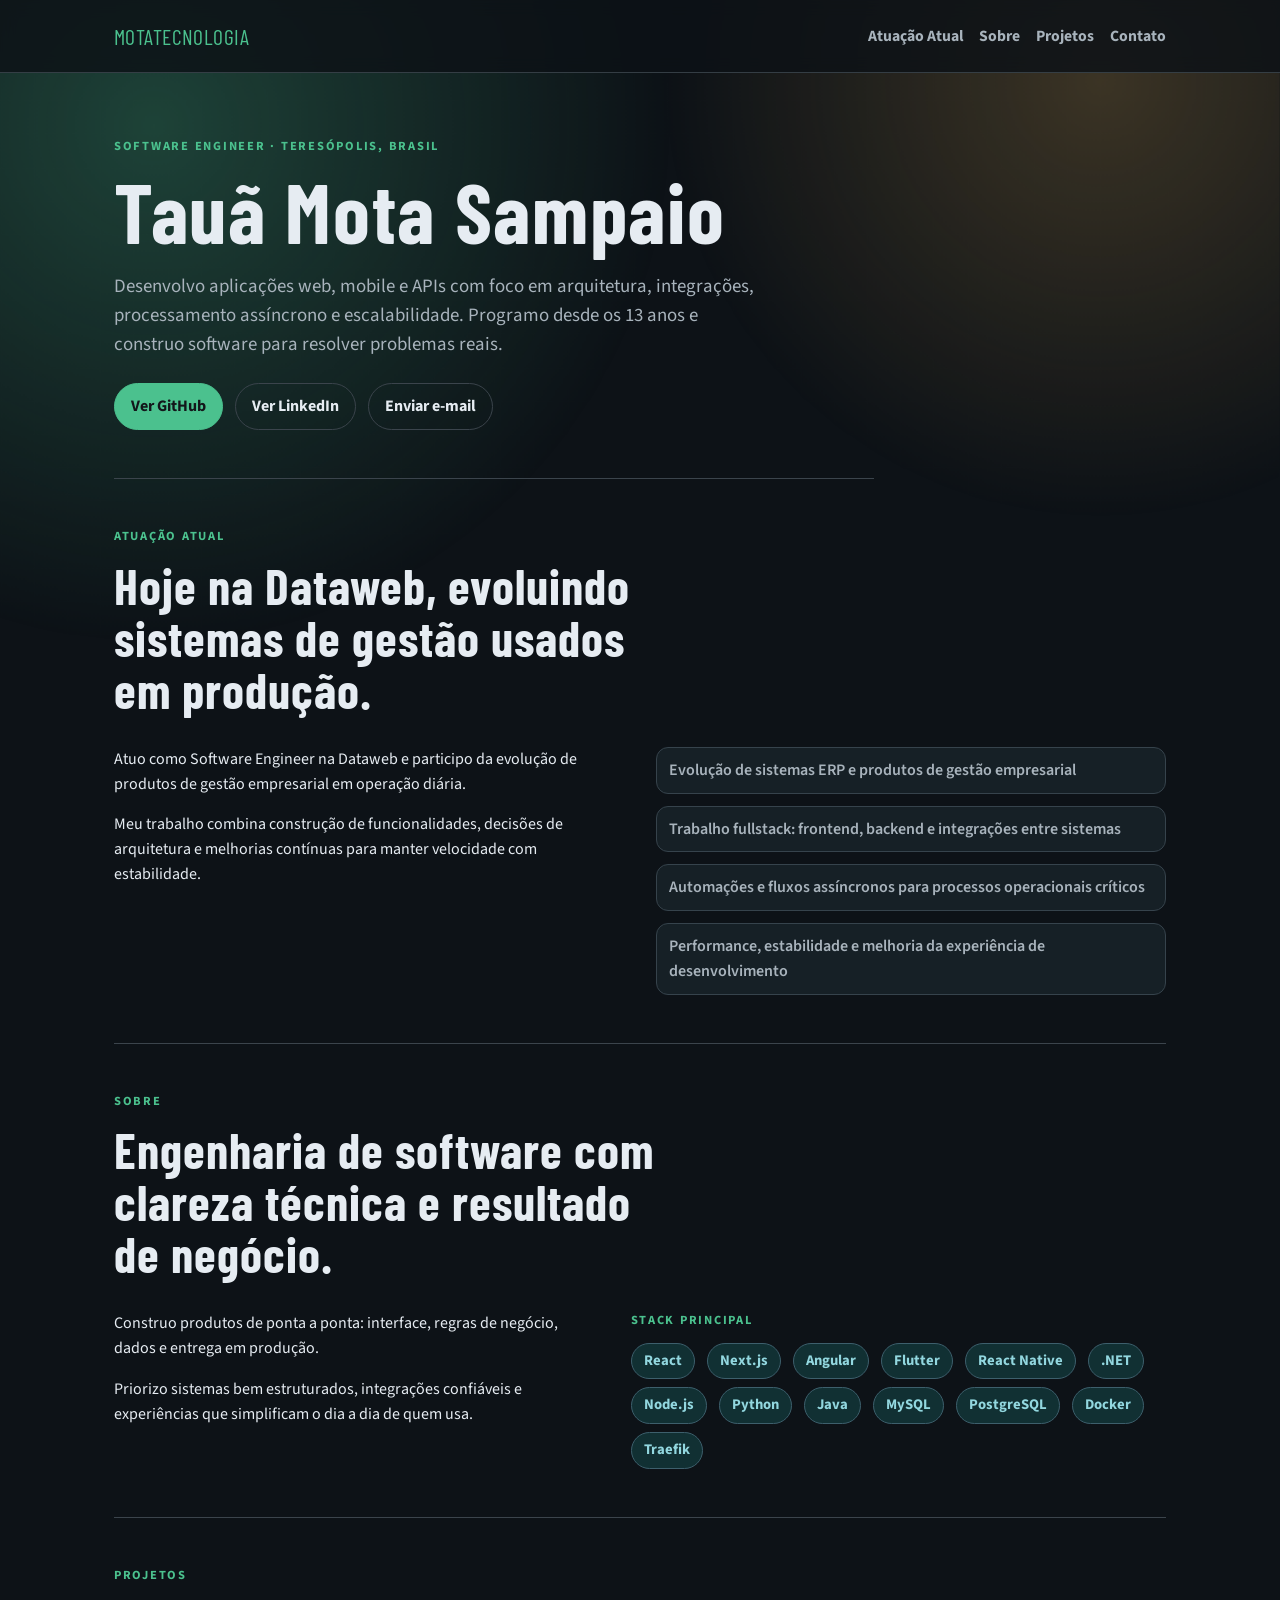
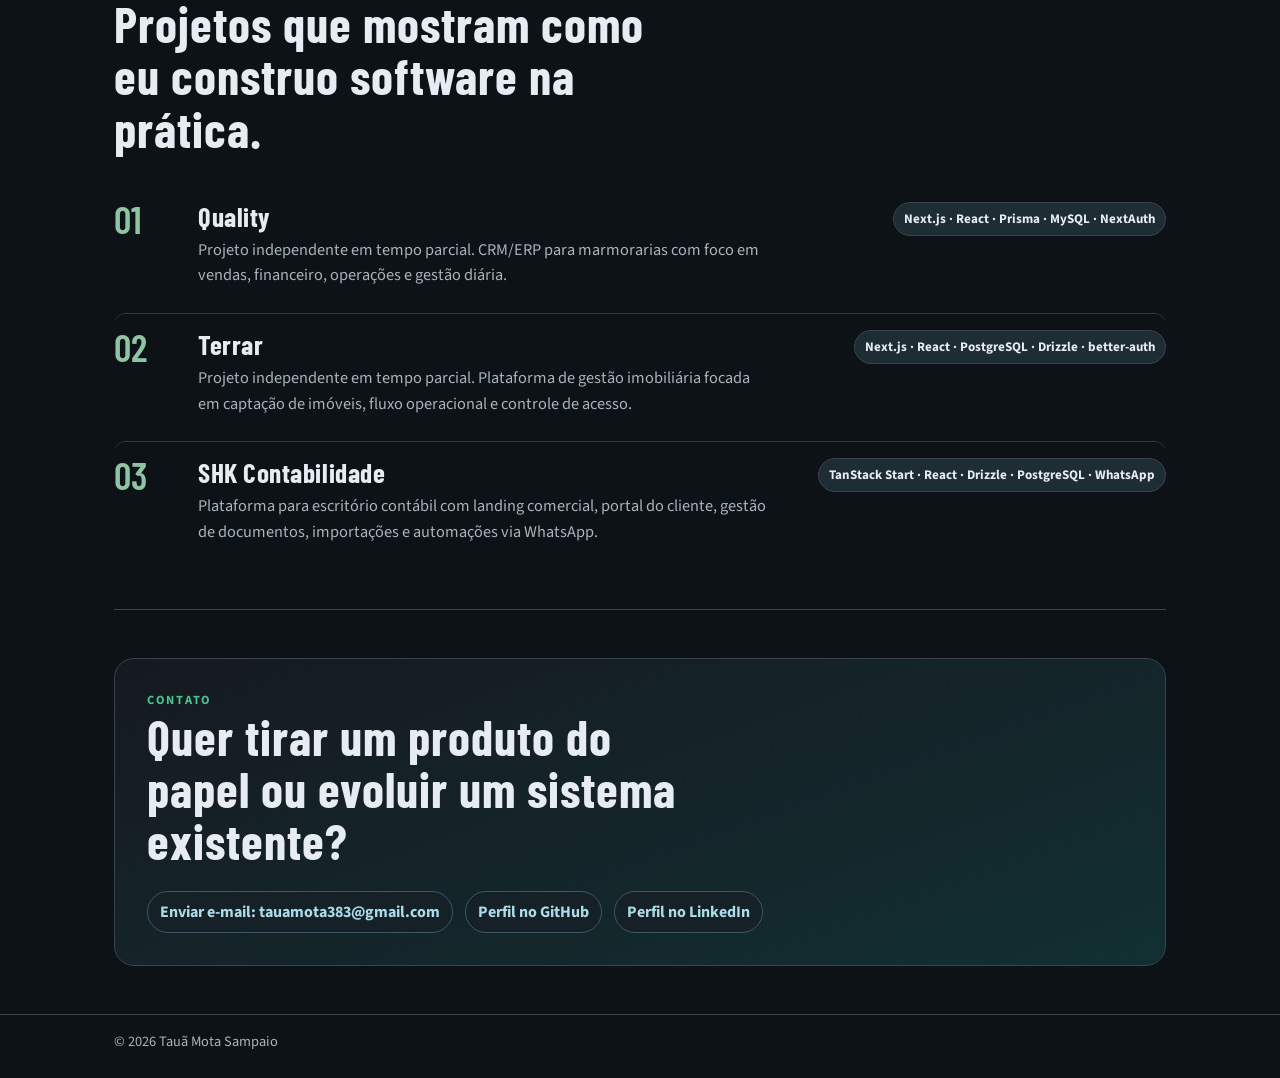
==== index.html @ c7d5f721 "feat: create portfolio landing with secured analytics and CI deploy" ====
<!doctype html>
<html lang="pt-BR">
  <head>
    <meta charset="UTF-8" />
    <meta name="viewport" content="width=device-width, initial-scale=1.0" />
    <title>MotaTecnologia | Portfólio de Tauã Mota</title>
    <meta
      name="description"
      content="Conheça o trabalho de Tauã Mota Sampaio em produtos web e mobile, integrações e sistemas com impacto real no negócio."
    />
    <link rel="preconnect" href="https://fonts.googleapis.com" />
    <link rel="preconnect" href="https://fonts.gstatic.com" crossorigin />
    <link
      href="https://fonts.googleapis.com/css2?family=Barlow+Condensed:wght@500;600;700&family=Source+Sans+3:wght@400;500;600;700&display=swap"
      rel="stylesheet"
    />
    <link rel="stylesheet" href="./styles.css" />
  </head>
  <body>
    <div class="noise" aria-hidden="true"></div>
    <div class="halo" aria-hidden="true"></div>

    <header class="site-header">
      <div class="container topbar">
        <a class="brand" href="#inicio">motatecnologia</a>
        <nav aria-label="Navegação principal">
          <a href="#atualmente">Atuação Atual</a>
          <a href="#sobre">Sobre</a>
          <a href="#projetos">Projetos</a>
          <a href="#contato">Contato</a>
        </nav>
      </div>
    </header>

    <main id="inicio" class="container">
      <section class="hero" data-reveal>
        <div class="hero-main">
          <p class="eyebrow">Software Engineer · Teresópolis, Brasil</p>
          <h1>Tauã Mota Sampaio</h1>
          <p class="hero-copy">
            Desenvolvo aplicações web, mobile e APIs com foco em arquitetura,
            integrações, processamento assíncrono e escalabilidade.
            Programo desde os 13 anos e construo software para resolver problemas reais.
          </p>
          <div class="hero-actions">
            <a class="action action-primary" href="https://github.com/taua-mota" target="_blank" rel="noreferrer" data-track-event="Hero CTA GitHub">Ver GitHub</a>
            <a class="action" href="https://www.linkedin.com/in/taua-mota/" target="_blank" rel="noreferrer" data-track-event="Hero CTA LinkedIn">Ver LinkedIn</a>
            <a class="action" href="mailto:tauamota383@gmail.com" data-track-event="Hero CTA Email">Enviar e-mail</a>
          </div>
        </div>
      </section>

      <section id="atualmente" class="section section-current" data-reveal>
        <div class="section-head">
          <p class="section-kicker">Atuação Atual</p>
          <h2>Hoje na Dataweb, evoluindo sistemas de gestão usados em produção.</h2>
        </div>

        <div class="current-grid">
          <div>
            <p>
              Atuo como Software Engineer na Dataweb e participo da evolução
              de produtos de gestão empresarial em operação diária.
            </p>
            <p>
              Meu trabalho combina construção de funcionalidades, decisões de arquitetura
              e melhorias contínuas para manter velocidade com estabilidade.
            </p>
          </div>
          <ul class="current-list" aria-label="Escopo atual na Dataweb">
            <li>Evolução de sistemas ERP e produtos de gestão empresarial</li>
            <li>Trabalho fullstack: frontend, backend e integrações entre sistemas</li>
            <li>Automações e fluxos assíncronos para processos operacionais críticos</li>
            <li>Performance, estabilidade e melhoria da experiência de desenvolvimento</li>
          </ul>
        </div>
      </section>

      <section id="sobre" class="section" data-reveal>
        <div class="section-head">
          <p class="section-kicker">Sobre</p>
          <h2>Engenharia de software com clareza técnica e resultado de negócio.</h2>
        </div>

        <div class="split">
          <div>
            <p>
              Construo produtos de ponta a ponta: interface, regras de negócio,
              dados e entrega em produção.
            </p>
            <p>
              Priorizo sistemas bem estruturados, integrações confiáveis e
              experiências que simplificam o dia a dia de quem usa.
            </p>
          </div>

          <div>
            <p class="mini-label">Stack principal</p>
            <ul class="stack-list" aria-label="Tecnologias">
              <li>React</li>
              <li>Next.js</li>
              <li>Angular</li>
              <li>Flutter</li>
              <li>React Native</li>
              <li>.NET</li>
              <li>Node.js</li>
              <li>Python</li>
              <li>Java</li>
              <li>MySQL</li>
              <li>PostgreSQL</li>
              <li>Docker</li>
              <li>Traefik</li>
            </ul>
          </div>
        </div>
      </section>

      <section id="projetos" class="section" data-reveal>
        <div class="section-head">
          <p class="section-kicker">Projetos</p>
          <h2>Projetos que mostram como eu construo software na prática.</h2>
        </div>

        <div class="project-list">
          <article class="project-item">
            <span class="project-number">01</span>
            <div class="project-content">
              <h3>Quality</h3>
              <p>
                Projeto independente em tempo parcial. CRM/ERP para marmorarias
                com foco em vendas, financeiro, operações e gestão diária.
              </p>
            </div>
            <div class="project-meta">
              <span class="chip">Next.js · React · Prisma · MySQL · NextAuth</span>
            </div>
          </article>

          <article class="project-item">
            <span class="project-number">02</span>
            <div class="project-content">
              <h3>Terrar</h3>
              <p>
                Projeto independente em tempo parcial. Plataforma de gestão imobiliária
                focada em captação de imóveis, fluxo operacional e controle de acesso.
              </p>
            </div>
            <div class="project-meta">
              <span class="chip">Next.js · React · PostgreSQL · Drizzle · better-auth</span>
            </div>
          </article>

          <article class="project-item">
            <span class="project-number">03</span>
            <div class="project-content">
              <h3>SHK Contabilidade</h3>
              <p>
                Plataforma para escritório contábil com landing comercial, portal
                do cliente, gestão de documentos, importações e automações via WhatsApp.
              </p>
            </div>
            <div class="project-meta">
              <span class="chip">TanStack Start · React · Drizzle · PostgreSQL · WhatsApp</span>
            </div>
          </article>
        </div>
      </section>

      <section id="contato" class="contact" data-reveal>
        <p class="section-kicker">Contato</p>
        <h2>Quer tirar um produto do papel ou evoluir um sistema existente?</h2>
        <div class="contact-links">
          <a href="mailto:tauamota383@gmail.com" data-track-event="Contato Email">Enviar e-mail: tauamota383@gmail.com</a>
          <a href="https://github.com/taua-mota" target="_blank" rel="noreferrer" data-track-event="Contato GitHub">Perfil no GitHub</a>
          <a href="https://www.linkedin.com/in/taua-mota/" target="_blank" rel="noreferrer" data-track-event="Contato LinkedIn">Perfil no LinkedIn</a>
        </div>
      </section>
    </main>

    <footer class="site-footer">
      <div class="container">
        <p>© <span id="year"></span> Tauã Mota Sampaio</p>
      </div>
    </footer>

    <script>
      const year = document.getElementById('year');
      year.textContent = new Date().getFullYear();

      function getSessionId() {
        const key = 'portfolio_session_id';
        const current = localStorage.getItem(key);

        if (current) return current;

        const generated =
          (crypto?.randomUUID?.() || `sid_${Date.now()}_${Math.random().toString(16).slice(2)}`);
        localStorage.setItem(key, generated);
        return generated;
      }

      function sendTrack(payload) {
        const body = JSON.stringify(payload);

        if (navigator.sendBeacon) {
          const blob = new Blob([body], { type: 'application/json' });
          navigator.sendBeacon('/api/track', blob);
          return;
        }

        fetch('/api/track', {
          method: 'POST',
          headers: { 'Content-Type': 'application/json' },
          body,
          keepalive: true,
        }).catch(() => {});
      }

      function trackEvent(eventType, eventName) {
        sendTrack({
          eventType,
          eventName,
          page: window.location.pathname,
          referrer: document.referrer || '',
          language: navigator.language || '',
          timezone: Intl.DateTimeFormat().resolvedOptions().timeZone || '',
          viewport: `${window.innerWidth}x${window.innerHeight}`,
          sessionId: getSessionId(),
        });
      }

      trackEvent('pageview', 'pageview');

      document.querySelectorAll('[data-track-event]').forEach((element) => {
        element.addEventListener('click', () => {
          const eventName = element.getAttribute('data-track-event');
          if (!eventName) return;
          trackEvent('event', eventName);
        });
      });
    </script>
  </body>
</html>
---- styles.css ----
:root {
  --bg: oklch(0.18 0.012 248);
  --surface: oklch(0.22 0.013 248);
  --surface-strong: oklch(0.27 0.016 248);
  --text: oklch(0.94 0.01 250);
  --muted: oklch(0.76 0.018 246);
  --line: oklch(0.38 0.018 246);
  --brand: oklch(0.73 0.13 162);
  --brand-soft: oklch(0.34 0.055 168);
  --accent: oklch(0.78 0.12 78);

  --space-1: 4px;
  --space-2: 8px;
  --space-3: 12px;
  --space-4: 16px;
  --space-6: 24px;
  --space-8: 32px;
  --space-12: 48px;
  --space-16: 64px;

  --container: 1100px;
  --radius: 18px;

  --ease-out-quart: cubic-bezier(0.25, 1, 0.5, 1);
  --ease-out-quint: cubic-bezier(0.22, 1, 0.36, 1);
  --ease-out-expo: cubic-bezier(0.16, 1, 0.3, 1);
}

* {
  box-sizing: border-box;
}

html,
body {
  margin: 0;
  padding: 0;
}

html {
  scroll-padding-top: 110px;
}

body {
  background: var(--bg);
  color: var(--text);
  font-family: 'Source Sans 3', sans-serif;
  line-height: 1.55;
  min-height: 100vh;
  position: relative;
}

h1,
h2,
h3,
.brand {
  font-family: 'Barlow Condensed', sans-serif;
  letter-spacing: 0.02em;
  line-height: 1.05;
  margin: 0;
}

p {
  margin: 0;
  max-width: 72ch;
}

a {
  color: inherit;
}

.container {
  margin-inline: auto;
  max-width: var(--container);
  padding-inline: var(--space-6);
}

.noise,
.halo {
  inset: 0;
  pointer-events: none;
  position: fixed;
  z-index: -1;
}

.halo {
  background:
    radial-gradient(circle at 12% 14%, color-mix(in oklch, var(--brand) 28%, transparent), transparent 38%),
    radial-gradient(circle at 86% 9%, color-mix(in oklch, var(--accent) 22%, transparent), transparent 32%);
  animation: halo-drift 14s var(--ease-out-quint) infinite alternate;
  will-change: transform;
}

.noise {
  background-image: radial-gradient(color-mix(in oklch, var(--text) 10%, transparent) 0.5px, transparent 0.5px);
  background-size: 4px 4px;
  opacity: 0.22;
}

.site-header {
  backdrop-filter: blur(8px);
  background: color-mix(in oklch, var(--bg) 82%, transparent);
  border-bottom: 1px solid color-mix(in oklch, var(--line) 88%, transparent);
  position: sticky;
  top: 0;
  z-index: 20;
}

.topbar {
  align-items: center;
  display: flex;
  justify-content: space-between;
  min-height: 72px;
}

.brand {
  color: var(--brand);
  font-size: 1.35rem;
  text-decoration: none;
  text-transform: uppercase;
}

nav {
  display: flex;
  gap: var(--space-4);
}

nav a {
  align-items: center;
  color: var(--muted);
  display: inline-flex;
  font-size: 0.98rem;
  font-weight: 700;
  min-height: 44px;
  position: relative;
  text-decoration: none;
  transition: color 220ms var(--ease-out-quart);
}

nav a::after {
  background: color-mix(in oklch, var(--brand) 85%, var(--text));
  border-radius: 999px;
  bottom: -6px;
  content: '';
  height: 2px;
  left: 0;
  position: absolute;
  transform: scaleX(0);
  transform-origin: left;
  transition: transform 240ms var(--ease-out-expo);
  width: 100%;
}

nav a:hover {
  color: var(--brand);
}

nav a:hover::after,
nav a:focus-visible::after {
  transform: scaleX(1);
}

main {
  padding-block: var(--space-16) var(--space-12);
}

.hero {
  border-bottom: 1px solid var(--line);
  display: block;
  max-width: 760px;
  padding-bottom: var(--space-12);
}

.hero-main {
  animation: hero-rise 900ms var(--ease-out-expo) both;
}

.eyebrow,
.section-kicker,
.mini-label {
  color: var(--brand);
  font-size: 0.78rem;
  font-weight: 700;
  letter-spacing: 0.14em;
  text-transform: uppercase;
}

.hero h1 {
  font-size: clamp(2.8rem, 7vw, 5.2rem);
  margin-top: var(--space-3);
}

.hero-copy {
  color: var(--muted);
  font-size: 1.18rem;
  margin-top: var(--space-4);
}

.hero-actions {
  display: flex;
  flex-wrap: wrap;
  gap: var(--space-3);
  margin-top: var(--space-6);
}

.action {
  border: 1px solid var(--line);
  border-radius: 999px;
  box-shadow: 0 0 0 0 color-mix(in oklch, var(--brand) 20%, transparent);
  color: var(--text);
  font-weight: 700;
  padding: 10px 16px;
  text-decoration: none;
  transition:
    transform 180ms var(--ease-out-quart),
    border-color 180ms var(--ease-out-quart),
    box-shadow 220ms var(--ease-out-quart),
    background-color 220ms var(--ease-out-quart);
}

.action:hover {
  border-color: color-mix(in oklch, var(--brand) 35%, var(--line));
  box-shadow: 0 6px 20px -12px color-mix(in oklch, var(--brand) 68%, transparent);
  transform: translate3d(0, -2px, 0);
}

.action:active {
  transform: translate3d(0, 0, 0) scale(0.98);
}

.action-primary {
  background: var(--brand);
  border-color: var(--brand);
  color: oklch(0.2 0.01 250);
}

.section {
  border-bottom: 1px solid var(--line);
  display: grid;
  gap: var(--space-8);
  padding-block: var(--space-12);
  scroll-margin-top: 110px;
}

.section-head {
  display: grid;
  gap: var(--space-3);
}

.section h2,
.contact h2 {
  font-size: clamp(2rem, 4vw, 3.1rem);
  max-width: 26ch;
}

.split {
  display: grid;
  gap: var(--space-8);
  grid-template-columns: minmax(0, 0.95fr) minmax(0, 1.05fr);
}

.split p + p {
  margin-top: var(--space-4);
}

.current-grid {
  display: grid;
  gap: var(--space-8);
  grid-template-columns: minmax(0, 1fr) minmax(0, 1fr);
}

.current-grid p + p {
  margin-top: var(--space-4);
}

.current-list {
  display: grid;
  gap: var(--space-3);
  list-style: none;
  margin: 0;
  padding: 0;
}

.current-list li {
  background: color-mix(in oklch, var(--surface) 86%, var(--brand-soft));
  border: 1px solid color-mix(in oklch, var(--line) 88%, var(--brand-soft));
  border-radius: 12px;
  color: var(--muted);
  font-weight: 600;
  padding: 10px 12px;
  transition:
    transform 220ms var(--ease-out-quint),
    border-color 220ms var(--ease-out-quint),
    background-color 220ms var(--ease-out-quint);
}

.current-list li:hover {
  background: color-mix(in oklch, var(--surface-strong) 70%, var(--brand-soft));
  border-color: color-mix(in oklch, var(--brand) 32%, var(--line));
  transform: translate3d(2px, 0, 0);
}

.stack-list {
  display: flex;
  flex-wrap: wrap;
  gap: var(--space-2) var(--space-3);
  list-style: none;
  margin: var(--space-3) 0 0;
  padding: 0;
}

.stack-list li {
  background: color-mix(in oklch, var(--brand-soft) 55%, var(--surface));
  border: 1px solid color-mix(in oklch, var(--brand) 24%, var(--line));
  border-radius: 999px;
  color: color-mix(in oklch, var(--brand) 50%, var(--text));
  font-size: 0.92rem;
  font-weight: 700;
  padding: 6px 12px;
}

.project-list {
  display: grid;
  gap: var(--space-2);
}

.project-item {
  align-items: start;
  border-radius: 12px;
  display: grid;
  gap: var(--space-4);
  grid-template-columns: 68px 1fr auto;
  padding-block: var(--space-4);
  transition:
    background-color 260ms var(--ease-out-quint),
    transform 260ms var(--ease-out-quint);
}

.project-item + .project-item {
  border-top: 1px solid color-mix(in oklch, var(--line) 80%, transparent);
}

.project-item:hover {
  background: color-mix(in oklch, var(--surface) 86%, var(--brand-soft));
  transform: translate3d(0, -2px, 0);
}

.project-number {
  color: color-mix(in oklch, var(--accent) 52%, var(--muted));
  font-family: 'Barlow Condensed', sans-serif;
  font-size: 2.4rem;
  font-weight: 600;
  line-height: 0.9;
  transition: color 240ms var(--ease-out-expo), transform 240ms var(--ease-out-expo);
}

.project-item:hover .project-number {
  color: color-mix(in oklch, var(--brand) 52%, var(--accent));
  transform: translate3d(0, -2px, 0);
}

.project-content h3 {
  font-size: 1.7rem;
}

.project-content p {
  color: var(--muted);
  font-size: 1.02rem;
  margin-top: var(--space-2);
}

.project-meta {
  align-items: end;
  display: flex;
  flex-direction: column;
  gap: var(--space-2);
}

.chip {
  background: color-mix(in oklch, var(--surface-strong) 80%, var(--brand-soft));
  border: 1px solid var(--line);
  border-radius: 999px;
  font-size: 0.82rem;
  font-weight: 700;
  padding: 6px 10px;
  transition:
    border-color 220ms var(--ease-out-quart),
    transform 220ms var(--ease-out-quart);
}

.project-item:hover .chip {
  border-color: color-mix(in oklch, var(--brand) 30%, var(--line));
  transform: translate3d(0, -1px, 0);
}

.updated {
  color: var(--muted);
  font-size: 0.82rem;
  font-weight: 600;
}

.repo-link {
  color: var(--accent);
  font-size: 0.88rem;
  font-weight: 700;
  text-decoration: none;
  text-transform: uppercase;
}

.repo-link:hover {
  text-decoration: underline;
}

.sync-note {
  color: var(--muted);
  font-size: 0.86rem;
  margin-top: var(--space-2);
}

.contact {
  background: linear-gradient(
    160deg,
    color-mix(in oklch, var(--surface) 90%, transparent),
    color-mix(in oklch, var(--brand-soft) 55%, var(--surface))
  );
  border: 1px solid var(--line);
  border-radius: calc(var(--radius) + 2px);
  margin-top: var(--space-12);
  padding: var(--space-8);
  scroll-margin-top: 110px;
}

.contact-links {
  display: flex;
  flex-wrap: wrap;
  gap: var(--space-3);
  margin-top: var(--space-6);
}

.contact-links a {
  background: color-mix(in oklch, var(--surface) 84%, var(--brand-soft));
  border: 1px solid color-mix(in oklch, var(--brand) 18%, var(--line));
  border-radius: 999px;
  color: color-mix(in oklch, var(--brand) 36%, var(--text));
  font-weight: 700;
  padding: 8px 12px;
  text-decoration: none;
  transition:
    transform 180ms var(--ease-out-quart),
    border-color 200ms var(--ease-out-quart),
    background-color 200ms var(--ease-out-quart);
}

.contact-links a:hover {
  background: color-mix(in oklch, var(--surface-strong) 82%, var(--brand-soft));
  border-color: color-mix(in oklch, var(--brand) 38%, var(--line));
  transform: translate3d(0, -2px, 0);
}

.site-footer {
  border-top: 1px solid var(--line);
  color: var(--muted);
  font-size: 0.9rem;
  padding-block: var(--space-4) var(--space-6);
}

[data-reveal] {
  animation: reveal-up 620ms var(--ease-out-quint) both;
}

.section[data-reveal]:nth-of-type(2) {
  animation-delay: 80ms;
}

.section[data-reveal]:nth-of-type(3) {
  animation-delay: 150ms;
}

.contact[data-reveal] {
  animation-delay: 220ms;
}

@keyframes hero-rise {
  from {
    opacity: 0;
    transform: translate3d(0, 22px, 0);
  }

  60% {
    opacity: 1;
  }

  to {
    opacity: 1;
    transform: translate3d(0, 0, 0);
  }
}

@keyframes reveal-up {
  from {
    opacity: 0;
    transform: translate3d(0, 18px, 0);
  }

  to {
    opacity: 1;
    transform: translate3d(0, 0, 0);
  }
}

@keyframes halo-drift {
  from {
    transform: translate3d(-1.2%, -0.6%, 0) scale(1);
  }

  to {
    transform: translate3d(1.2%, 0.8%, 0) scale(1.03);
  }
}

@media (prefers-reduced-motion: reduce) {
  *,
  *::before,
  *::after {
    animation-duration: 0.01ms !important;
    animation-iteration-count: 1 !important;
    scroll-behavior: auto !important;
    transition-duration: 0.01ms !important;
  }

  .halo {
    animation: none;
  }
}

@media (max-width: 980px) {
  .split,
  .current-grid {
    grid-template-columns: 1fr;
  }

  .project-item {
    grid-template-columns: 56px 1fr;
  }

  .project-meta {
    align-items: start;
    flex-direction: row;
    flex-wrap: wrap;
    grid-column: 2;
  }
}

@media (max-width: 860px) {
  html {
    scroll-padding-top: 150px;
  }

  .topbar {
    align-items: stretch;
    flex-direction: column;
    gap: var(--space-3);
    justify-content: center;
    min-height: 0;
    padding-block: var(--space-3);
  }

  .brand {
    align-self: center;
  }

  nav {
    display: grid;
    gap: var(--space-2);
    grid-template-columns: repeat(2, minmax(0, 1fr));
    width: 100%;
  }

  nav a {
    background: color-mix(in oklch, var(--surface) 88%, var(--brand-soft));
    border: 1px solid color-mix(in oklch, var(--line) 85%, var(--brand-soft));
    border-radius: 10px;
    justify-content: center;
  }

  nav a::after {
    display: none;
  }

  .section,
  .contact {
    scroll-margin-top: 150px;
  }
}

@media (max-width: 860px) and (orientation: landscape) {
  nav {
    grid-template-columns: repeat(4, minmax(0, 1fr));
  }
}

@media (max-width: 640px) {
  .container {
    padding-inline: var(--space-4);
  }

  .topbar {
    padding-block: var(--space-2) var(--space-3);
  }

  nav a {
    font-size: 0.88rem;
  }

  .hero-copy {
    font-size: 1rem;
  }

  .hero-actions {
    display: grid;
    grid-template-columns: 1fr;
  }

  .hero-actions .action {
    justify-content: center;
  }

  .section h2,
  .contact h2 {
    max-width: 18ch;
  }

  .project-item {
    gap: var(--space-2);
    grid-template-columns: 1fr;
    padding-block: var(--space-3);
  }

  .project-number {
    font-size: 1.3rem;
    line-height: 1;
  }

  .project-content h3 {
    font-size: 1.46rem;
  }

  .project-meta {
    align-items: start;
    flex-direction: column;
    grid-column: auto;
  }

  .contact {
    padding: var(--space-6);
  }

  .contact-links {
    flex-direction: column;
  }

  .contact-links a {
    border-radius: 12px;
  }
}

@media (hover: none) {
  nav a:hover {
    color: var(--muted);
  }

  .action:hover,
  .project-item:hover,
  .current-list li:hover,
  .contact-links a:hover {
    transform: none;
  }

  .project-item:hover .project-number,
  .project-item:hover .chip {
    transform: none;
  }
}
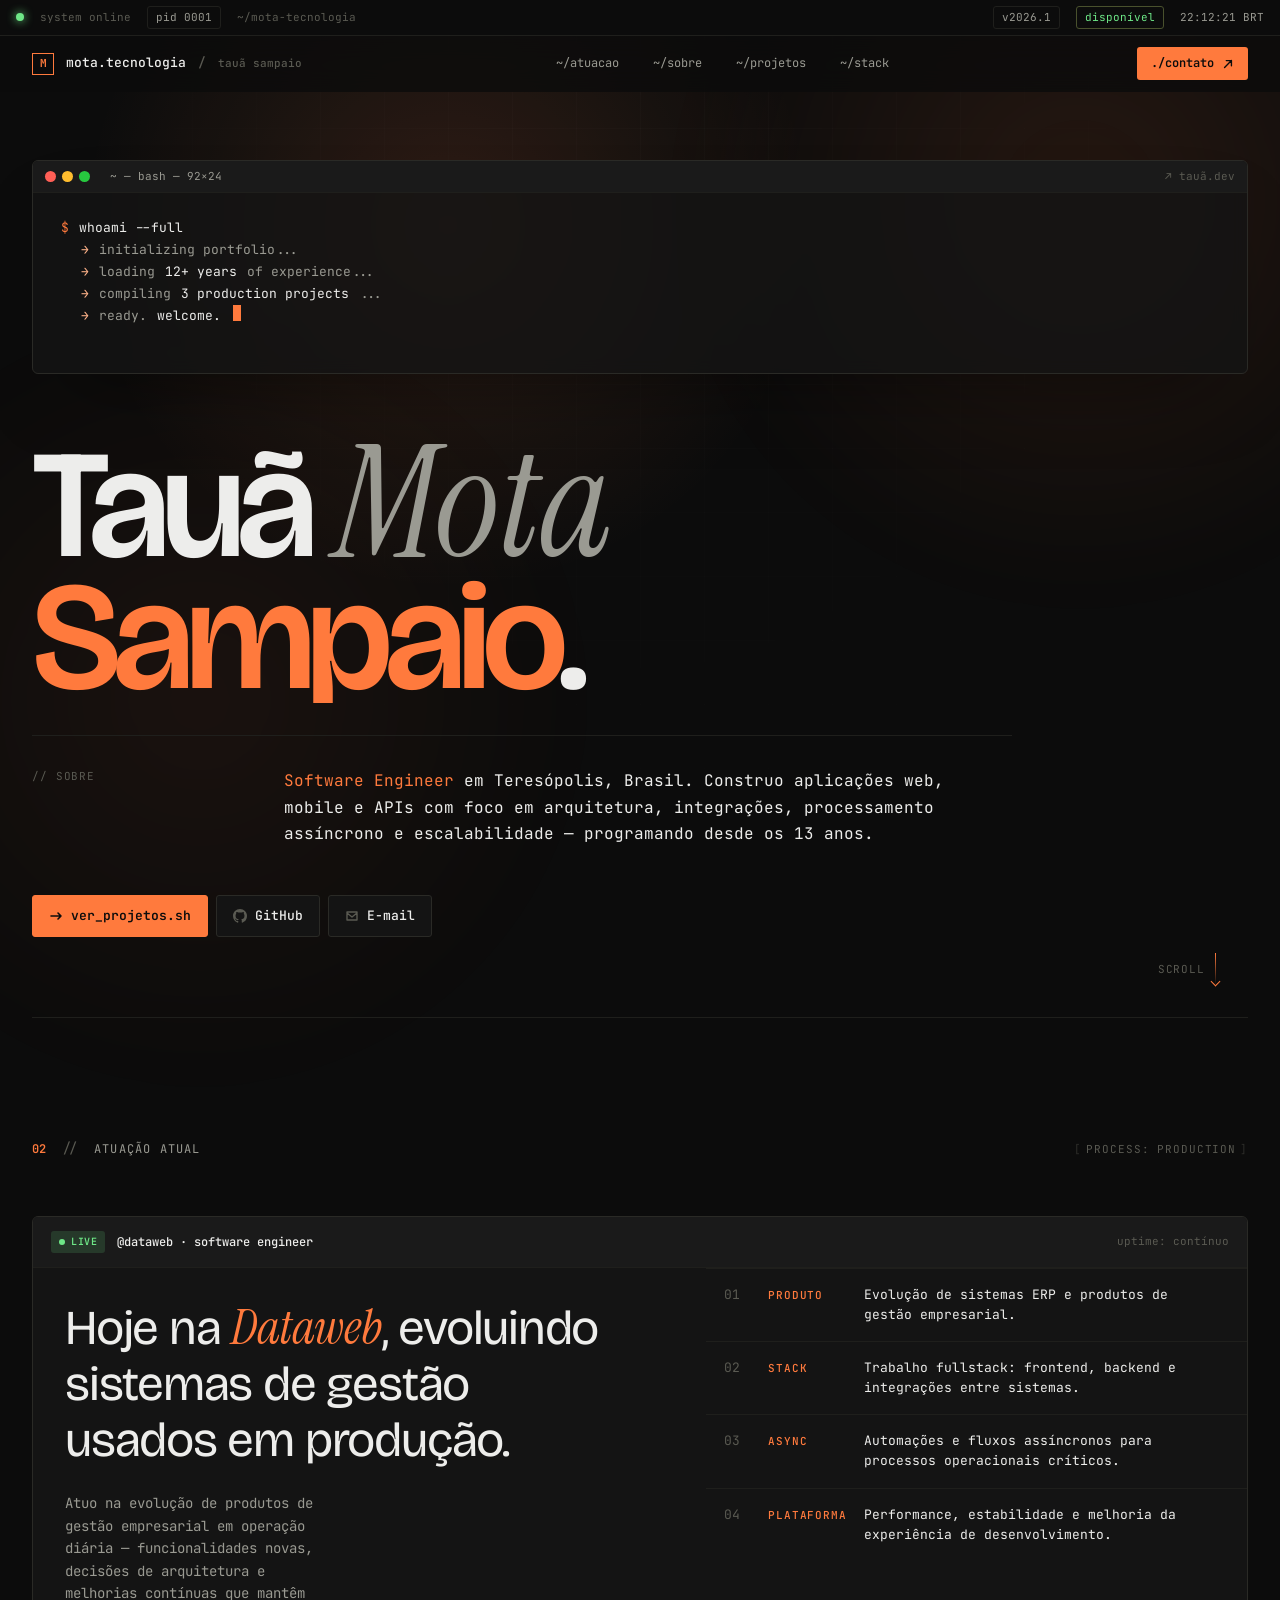
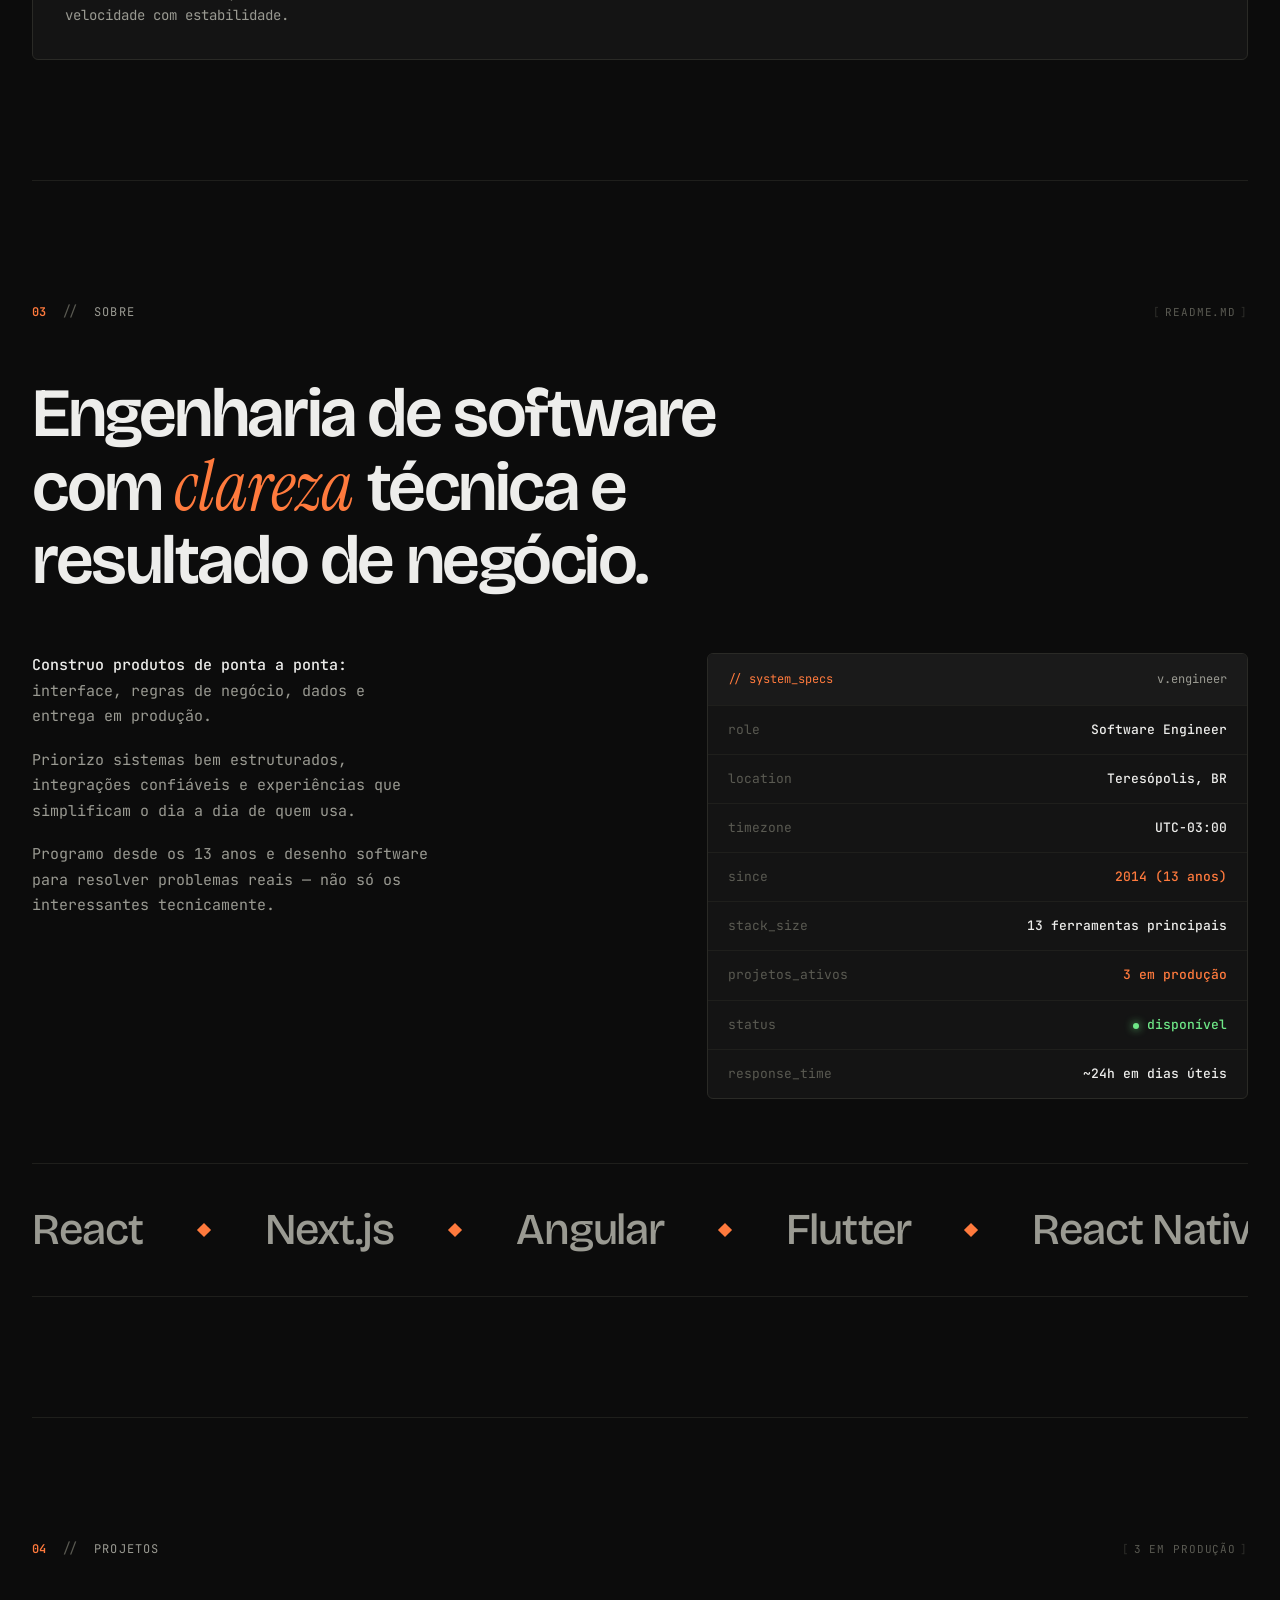
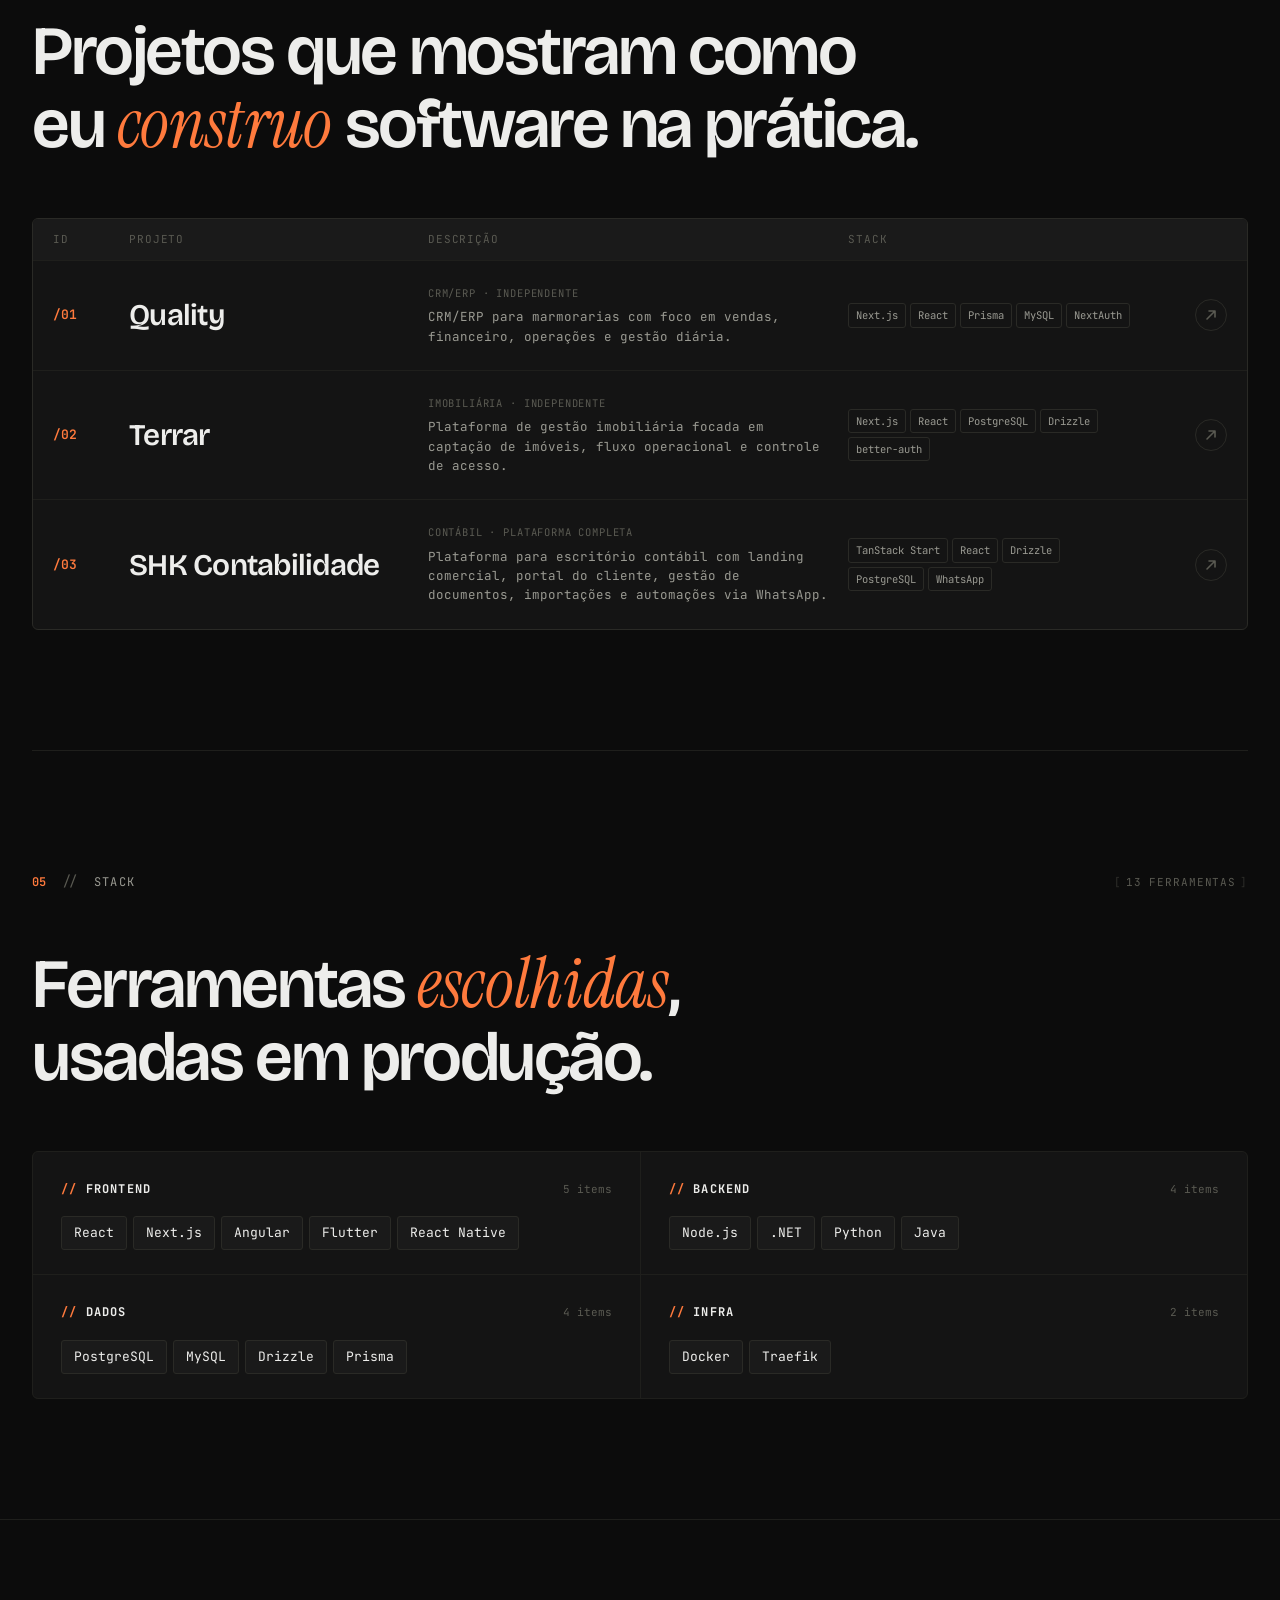
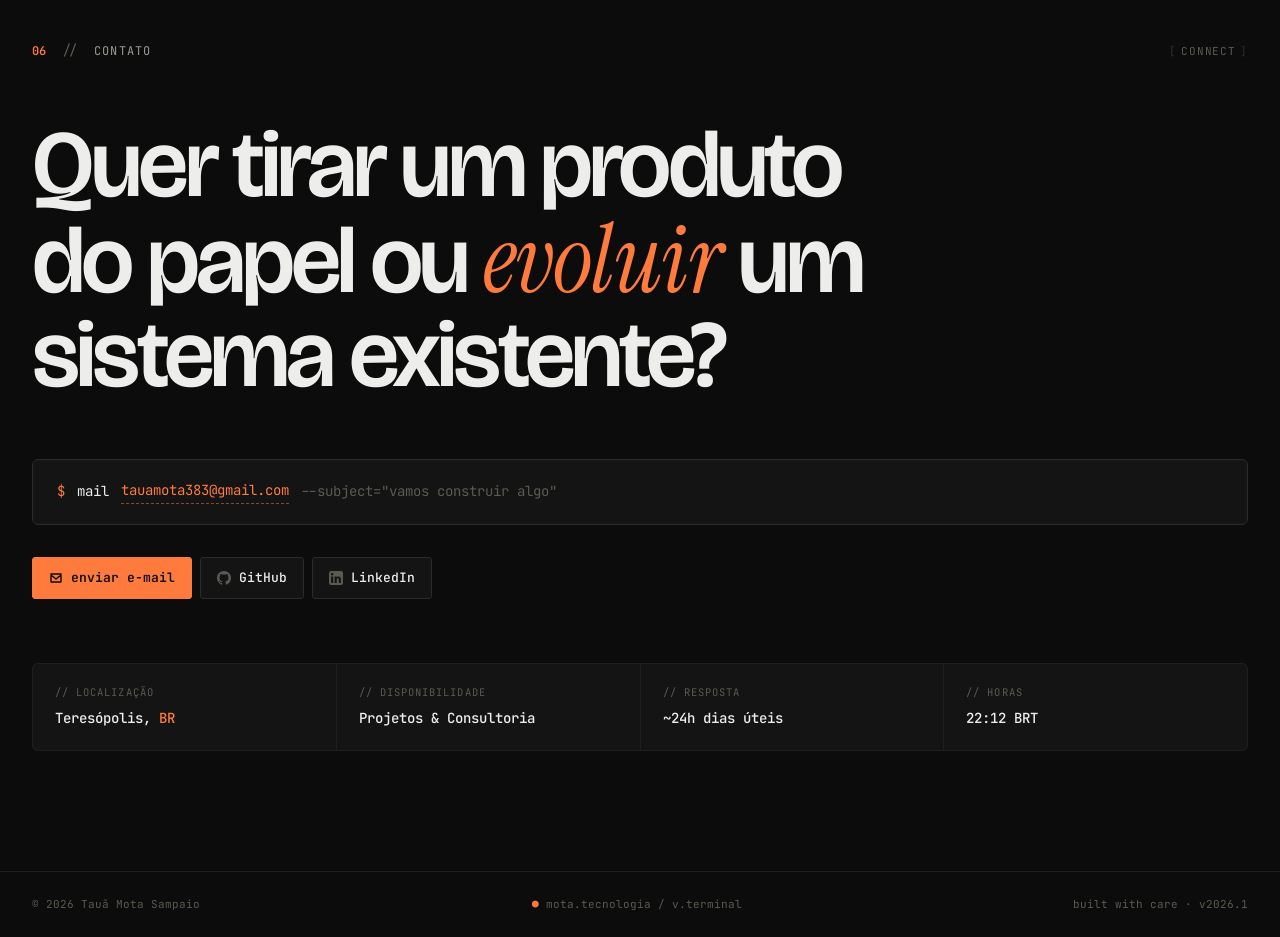
==== commit 439a41dd: "Atualiza landing principal" ====
--- a/index.html
+++ b/index.html
@@ -1,243 +1,1541 @@
 <!doctype html>
 <html lang="pt-BR">
-  <head>
-    <meta charset="UTF-8" />
-    <meta name="viewport" content="width=device-width, initial-scale=1.0" />
-    <title>MotaTecnologia | Portfólio de Tauã Mota</title>
-    <meta
-      name="description"
-      content="Conheça o trabalho de Tauã Mota Sampaio em produtos web e mobile, integrações e sistemas com impacto real no negócio."
-    />
-    <link rel="preconnect" href="https://fonts.googleapis.com" />
-    <link rel="preconnect" href="https://fonts.gstatic.com" crossorigin />
-    <link
-      href="https://fonts.googleapis.com/css2?family=Barlow+Condensed:wght@500;600;700&family=Source+Sans+3:wght@400;500;600;700&display=swap"
-      rel="stylesheet"
-    />
-    <link rel="stylesheet" href="./styles.css" />
-  </head>
-  <body>
-    <div class="noise" aria-hidden="true"></div>
-    <div class="halo" aria-hidden="true"></div>
-
-    <header class="site-header">
-      <div class="container topbar">
-        <a class="brand" href="#inicio">motatecnologia</a>
-        <nav aria-label="Navegação principal">
-          <a href="#atualmente">Atuação Atual</a>
-          <a href="#sobre">Sobre</a>
-          <a href="#projetos">Projetos</a>
-          <a href="#contato">Contato</a>
-        </nav>
-      </div>
-    </header>
-
-    <main id="inicio" class="container">
-      <section class="hero" data-reveal>
-        <div class="hero-main">
-          <p class="eyebrow">Software Engineer · Teresópolis, Brasil</p>
-          <h1>Tauã Mota Sampaio</h1>
-          <p class="hero-copy">
-            Desenvolvo aplicações web, mobile e APIs com foco em arquitetura,
-            integrações, processamento assíncrono e escalabilidade.
-            Programo desde os 13 anos e construo software para resolver problemas reais.
-          </p>
-          <div class="hero-actions">
-            <a class="action action-primary" href="https://github.com/taua-mota" target="_blank" rel="noreferrer" data-track-event="Hero CTA GitHub">Ver GitHub</a>
-            <a class="action" href="https://www.linkedin.com/in/taua-mota/" target="_blank" rel="noreferrer" data-track-event="Hero CTA LinkedIn">Ver LinkedIn</a>
-            <a class="action" href="mailto:tauamota383@gmail.com" data-track-event="Hero CTA Email">Enviar e-mail</a>
+<head>
+<meta charset="utf-8" />
+<meta name="viewport" content="width=device-width, initial-scale=1" />
+<title>MotaTecnologia | Tauã Mota Sampaio</title>
+<meta
+  name="description"
+  content="Portfólio de Tauã Mota Sampaio, Software Engineer em Teresópolis, com foco em produtos web, mobile, APIs, integrações e sistemas em produção."
+/>
+<link rel="preconnect" href="https://fonts.googleapis.com" />
+<link rel="preconnect" href="https://fonts.gstatic.com" crossorigin />
+<link href="https://fonts.googleapis.com/css2?family=Bricolage+Grotesque:opsz,wght@12..96,500;12..96,600;12..96,700&family=Instrument+Serif:ital@0;1&family=JetBrains+Mono:wght@300;400;500;600;700&family=Space+Grotesk:wght@400;500;600;700&display=swap" rel="stylesheet" />
+<style>
+  :root {
+    --bg: #0c0c0c;
+    --bg-2: #141414;
+    --bg-3: #1a1a1a;
+    --ink: #ededeb;
+    --ink-2: #9a9a92;
+    --ink-3: #5a5a52;
+    --ink-4: #2e2e2a;
+    --line: #1f1f1c;
+    --line-2: #2a2a26;
+    --accent: #ff7a3d;
+    --accent-soft: #ffb38a;
+    --accent-ink: #0c0c0c;
+    --green: #6ee787;
+    --mono: "JetBrains Mono", ui-monospace, "SF Mono", monospace;
+    --display: "Space Grotesk", system-ui, sans-serif;
+    --editorial: "Bricolage Grotesque", system-ui, sans-serif;
+    --serif: "Instrument Serif", "Times New Roman", serif;
+  }
+  .ital {
+    font-family: var(--serif);
+    font-style: italic;
+    font-weight: 400;
+    color: var(--accent);
+    letter-spacing: -0.005em;
+  }
+  *, *::before, *::after { box-sizing: border-box; }
+  html { scroll-behavior: smooth; }
+  body {
+    margin: 0;
+    background: var(--bg);
+    color: var(--ink);
+    font-family: var(--mono);
+    font-size: 14px;
+    line-height: 1.55;
+    -webkit-font-smoothing: antialiased;
+    overflow-x: hidden;
+  }
+  ::selection { background: var(--accent); color: var(--accent-ink); }
+  a { color: inherit; text-decoration: none; }
+
+  /* ---------- Cursor blob ---------- */
+  .blob {
+    position: fixed;
+    inset: 0;
+    pointer-events: none;
+    z-index: 1;
+    background: radial-gradient(520px 520px at var(--mx, 30%) var(--my, 20%),
+      color-mix(in oklch, var(--accent) 14%, transparent), transparent 70%);
+    mix-blend-mode: screen;
+    transition: background 0.4s ease;
+  }
+
+  /* ---------- Background grid ---------- */
+  .bg-grid {
+    position: fixed;
+    inset: 0;
+    z-index: 0;
+    pointer-events: none;
+    background-image:
+      linear-gradient(to right, rgba(255,255,255,0.018) 1px, transparent 1px),
+      linear-gradient(to bottom, rgba(255,255,255,0.018) 1px, transparent 1px);
+    background-size: 64px 64px;
+    mask-image: radial-gradient(ellipse at 50% 0%, black, transparent 75%);
+  }
+  .bg-glow {
+    position: fixed;
+    z-index: 0;
+    pointer-events: none;
+    width: 800px;
+    height: 800px;
+    border-radius: 50%;
+    background: radial-gradient(closest-side,
+      color-mix(in oklch, var(--accent) 22%, transparent), transparent);
+    filter: blur(40px);
+    top: -200px;
+    right: -200px;
+    opacity: 0.5;
+  }
+  .bg-glow.b {
+    top: auto;
+    bottom: -200px;
+    left: -200px;
+    right: auto;
+    background: radial-gradient(closest-side,
+      color-mix(in oklch, var(--accent) 18%, transparent), transparent);
+    opacity: 0.35;
+  }
+
+  /* ---------- Layout ---------- */
+  .container {
+    width: 100%;
+    max-width: 1280px;
+    margin: 0 auto;
+    padding: 0 32px;
+    position: relative;
+    z-index: 2;
+  }
+  @media (max-width: 720px) {
+    .container { padding: 0 20px; }
+  }
+
+  /* ---------- Top bar (status) ---------- */
+  .topbar {
+    position: fixed;
+    top: 0; left: 0; right: 0;
+    z-index: 50;
+    height: 36px;
+    background: var(--bg);
+    border-bottom: 1px solid var(--line);
+    display: flex;
+    align-items: center;
+    justify-content: space-between;
+    padding: 0 16px;
+    font-family: var(--mono);
+    font-size: 11px;
+    color: var(--ink-3);
+    backdrop-filter: blur(8px);
+  }
+  .topbar .left, .topbar .right {
+    display: flex;
+    align-items: center;
+    gap: 16px;
+  }
+  .topbar .dot {
+    width: 8px; height: 8px;
+    border-radius: 50%;
+    background: var(--green);
+    box-shadow: 0 0 10px var(--green);
+    animation: blink 2s ease-in-out infinite;
+  }
+  @keyframes blink {
+    0%, 100% { opacity: 1; }
+    50% { opacity: 0.5; }
+  }
+  .topbar .pill {
+    padding: 2px 8px;
+    border: 1px solid var(--line);
+    border-radius: 3px;
+    color: var(--ink-2);
+  }
+  .topbar .pill.live { color: var(--green); border-color: color-mix(in oklch, var(--green) 30%, var(--line)); }
+  .topbar .clock { color: var(--ink-2); }
+  @media (max-width: 720px) {
+    .topbar .right .pill:not(:first-child),
+    .topbar .left span:nth-child(n+3) { display: none; }
+  }
+
+  /* ---------- Nav ---------- */
+  .nav {
+    position: fixed;
+    top: 36px; left: 0; right: 0;
+    z-index: 49;
+    height: 56px;
+    display: flex;
+    align-items: center;
+    justify-content: space-between;
+    padding: 0 32px;
+    background: color-mix(in oklch, var(--bg) 80%, transparent);
+    border-bottom: 1px solid transparent;
+    backdrop-filter: blur(12px);
+    transition: border-color 0.3s;
+  }
+  .nav.scrolled { border-bottom-color: var(--line); }
+  .nav-mark {
+    display: flex;
+    align-items: center;
+    gap: 12px;
+    font-family: var(--mono);
+    font-size: 13px;
+    font-weight: 500;
+  }
+  .nav-mark .logo {
+    width: 22px; height: 22px;
+    border: 1.5px solid var(--accent);
+    display: grid;
+    place-items: center;
+    color: var(--accent);
+    font-weight: 700;
+    font-size: 11px;
+  }
+  .nav-mark .name { color: var(--ink); }
+  .nav-mark .sep { color: var(--ink-3); }
+  .nav-mark .ver { color: var(--ink-3); font-size: 11px; }
+  .nav-links {
+    display: flex;
+    gap: 4px;
+    font-family: var(--mono);
+    font-size: 12px;
+  }
+  .nav-links a {
+    padding: 6px 12px;
+    color: var(--ink-2);
+    border-radius: 3px;
+    transition: all 0.2s;
+    display: inline-flex;
+    align-items: center;
+    gap: 6px;
+  }
+  .nav-links a::before {
+    content: "";
+    color: var(--ink-3);
+  }
+  .nav-links a:hover { background: var(--bg-2); color: var(--ink); }
+  .nav-cta {
+    padding: 7px 14px;
+    background: var(--accent);
+    color: var(--accent-ink);
+    border-radius: 3px;
+    font-family: var(--mono);
+    font-size: 12px;
+    font-weight: 600;
+    display: inline-flex;
+    align-items: center;
+    gap: 8px;
+    transition: all 0.2s;
+  }
+  .nav-cta:hover { transform: translateY(-1px); box-shadow: 0 8px 24px -8px var(--accent); }
+  @media (max-width: 720px) {
+    .nav { padding: 0 20px; }
+    .nav-links { display: none; }
+  }
+
+  /* ---------- Hero ---------- */
+  .hero {
+    min-height: 100vh;
+    padding: 160px 0 80px;
+    display: flex;
+    flex-direction: column;
+    justify-content: center;
+    position: relative;
+  }
+  .terminal {
+    border: 1px solid var(--line-2);
+    border-radius: 6px;
+    background: color-mix(in oklch, var(--bg-2) 80%, transparent);
+    backdrop-filter: blur(8px);
+    margin-bottom: 64px;
+    overflow: hidden;
+    box-shadow: 0 40px 80px -40px rgba(0,0,0,0.5);
+  }
+  .terminal-bar {
+    height: 32px;
+    border-bottom: 1px solid var(--line);
+    display: flex;
+    align-items: center;
+    padding: 0 12px;
+    gap: 8px;
+    font-family: var(--mono);
+    font-size: 11px;
+    color: var(--ink-3);
+    background: var(--bg-3);
+  }
+  .terminal-bar .dots {
+    display: flex;
+    gap: 6px;
+    margin-right: 12px;
+  }
+  .terminal-bar .dots span {
+    width: 11px; height: 11px;
+    border-radius: 50%;
+    background: var(--ink-4);
+  }
+  .terminal-bar .dots span:nth-child(1) { background: #ff5f56; }
+  .terminal-bar .dots span:nth-child(2) { background: #ffbd2e; }
+  .terminal-bar .dots span:nth-child(3) { background: #27c93f; }
+  .terminal-bar .path { color: var(--ink-2); }
+  .terminal-bar .tag { margin-left: auto; color: var(--ink-3); }
+  .terminal-body {
+    padding: 24px 28px;
+    font-family: var(--mono);
+    font-size: 13px;
+    line-height: 1.7;
+    min-height: 180px;
+  }
+  .terminal-body .row { display: flex; gap: 10px; }
+  .terminal-body .prompt { color: var(--accent); }
+  .terminal-body .cmd { color: var(--ink); }
+  .terminal-body .out { color: var(--ink-2); padding-left: 20px; }
+  .terminal-body .out .k { color: var(--accent-soft); }
+  .terminal-body .out .v { color: var(--ink); }
+  .cursor {
+    display: inline-block;
+    width: 8px;
+    height: 16px;
+    background: var(--accent);
+    vertical-align: text-bottom;
+    margin-left: 2px;
+    animation: cursor 1s step-end infinite;
+  }
+  @keyframes cursor {
+    50% { opacity: 0; }
+  }
+
+  .hero-name {
+    font-family: var(--editorial);
+    font-size: clamp(72px, 12vw, 200px);
+    line-height: 0.86;
+    letter-spacing: -0.05em;
+    font-weight: 600;
+    margin: 0 0 32px;
+    overflow: hidden;
+  }
+  .hero-name .l1 {
+    display: block;
+    color: var(--ink);
+    transform: translateY(110%);
+    animation: rise 1s 0.2s cubic-bezier(0.2, 0.8, 0.2, 1) forwards;
+  }
+  .hero-name .l2 {
+    display: block;
+    color: var(--accent);
+    transform: translateY(110%);
+    animation: rise 1s 0.35s cubic-bezier(0.2, 0.8, 0.2, 1) forwards;
+  }
+  @keyframes rise { to { transform: translateY(0); } }
+
+  .hero-summary {
+    display: grid;
+    grid-template-columns: 220px 1fr;
+    gap: 32px;
+    max-width: 980px;
+    margin-bottom: 48px;
+    border-top: 1px solid var(--line);
+    padding-top: 32px;
+  }
+  .hero-summary .label {
+    font-family: var(--mono);
+    font-size: 11px;
+    color: var(--ink-3);
+    text-transform: uppercase;
+    letter-spacing: 0.08em;
+  }
+  .hero-summary .text {
+    font-family: var(--mono);
+    font-size: 16px;
+    color: var(--ink);
+    line-height: 1.65;
+    text-wrap: pretty;
+  }
+  .hero-summary .text .hl { color: var(--accent); }
+  @media (max-width: 720px) {
+    .hero-summary { grid-template-columns: 1fr; gap: 8px; }
+  }
+
+  .hero-actions {
+    display: flex;
+    gap: 8px;
+    flex-wrap: wrap;
+  }
+  .btn {
+    display: inline-flex;
+    align-items: center;
+    gap: 8px;
+    padding: 10px 16px;
+    border-radius: 3px;
+    font-family: var(--mono);
+    font-size: 13px;
+    font-weight: 500;
+    border: 1px solid var(--line-2);
+    background: var(--bg-2);
+    color: var(--ink);
+    cursor: pointer;
+    transition: all 0.2s;
+  }
+  .btn:hover {
+    border-color: var(--ink-2);
+    background: var(--bg-3);
+  }
+  .btn.primary {
+    background: var(--accent);
+    color: var(--accent-ink);
+    border-color: var(--accent);
+    font-weight: 600;
+  }
+  .btn.primary:hover {
+    background: var(--accent);
+    transform: translateY(-1px);
+    box-shadow: 0 8px 24px -8px var(--accent);
+  }
+  .btn .ico {
+    width: 14px; height: 14px;
+    color: var(--ink-3);
+  }
+  .btn.primary .ico { color: var(--accent-ink); }
+  .btn:hover .ico { color: var(--ink); }
+  .btn.primary:hover .ico { color: var(--accent-ink); }
+
+  .scroll-indicator {
+    position: absolute;
+    bottom: 32px;
+    right: 32px;
+    display: flex;
+    align-items: center;
+    gap: 10px;
+    font-family: var(--mono);
+    font-size: 11px;
+    color: var(--ink-3);
+    text-transform: uppercase;
+    letter-spacing: 0.08em;
+  }
+  .scroll-indicator .arrow {
+    width: 1px;
+    height: 32px;
+    background: linear-gradient(to bottom, var(--accent), transparent);
+    position: relative;
+  }
+  .scroll-indicator .arrow::after {
+    content: "";
+    position: absolute;
+    left: -3px;
+    bottom: 0;
+    width: 7px;
+    height: 7px;
+    border-right: 1px solid var(--accent);
+    border-bottom: 1px solid var(--accent);
+    transform: rotate(45deg);
+  }
+
+  /* ---------- Section base ---------- */
+  .section {
+    padding: 120px 0;
+    border-top: 1px solid var(--line);
+    position: relative;
+  }
+  .section-head {
+    display: flex;
+    align-items: baseline;
+    gap: 16px;
+    margin-bottom: 56px;
+    flex-wrap: wrap;
+  }
+  .section-head .num {
+    font-family: var(--mono);
+    font-size: 12px;
+    color: var(--accent);
+    font-weight: 600;
+  }
+  .section-head .slash { color: var(--ink-3); font-family: var(--mono); }
+  .section-head .name {
+    font-family: var(--mono);
+    font-size: 12px;
+    color: var(--ink-2);
+    text-transform: uppercase;
+    letter-spacing: 0.1em;
+  }
+  .section-head .meta {
+    margin-left: auto;
+    font-family: var(--mono);
+    font-size: 11px;
+    color: var(--ink-3);
+    text-transform: uppercase;
+    letter-spacing: 0.08em;
+  }
+  .section-head .meta::before {
+    content: "[";
+    color: var(--ink-4);
+    margin-right: 4px;
+  }
+  .section-head .meta::after {
+    content: "]";
+    color: var(--ink-4);
+    margin-left: 4px;
+  }
+
+  .section-title {
+    font-family: var(--editorial);
+    font-size: clamp(38px, 5.4vw, 72px);
+    line-height: 1.05;
+    letter-spacing: -0.035em;
+    font-weight: 600;
+    margin: 0 0 56px;
+    max-width: 22ch;
+    text-wrap: balance;
+  }
+  .section-title .accent { color: var(--accent); }
+
+  .reveal {
+    opacity: 0;
+    transform: translateY(32px);
+    transition: opacity 0.8s ease, transform 0.8s ease;
+  }
+  .reveal.in {
+    opacity: 1;
+    transform: translateY(0);
+  }
+
+  /* ---------- Currently / Atuação ---------- */
+  .panel {
+    border: 1px solid var(--line-2);
+    border-radius: 6px;
+    overflow: hidden;
+    background: var(--bg-2);
+  }
+  .panel-head {
+    display: flex;
+    align-items: center;
+    gap: 12px;
+    padding: 14px 18px;
+    border-bottom: 1px solid var(--line);
+    background: var(--bg-3);
+    font-family: var(--mono);
+    font-size: 12px;
+  }
+  .panel-head .badge {
+    padding: 3px 8px;
+    background: color-mix(in oklch, var(--green) 15%, transparent);
+    color: var(--green);
+    border-radius: 3px;
+    font-size: 10px;
+    font-weight: 600;
+    letter-spacing: 0.06em;
+    text-transform: uppercase;
+    display: inline-flex;
+    align-items: center;
+    gap: 6px;
+  }
+  .panel-head .badge::before {
+    content: "";
+    width: 6px; height: 6px;
+    border-radius: 50%;
+    background: var(--green);
+    animation: blink 1.6s ease-in-out infinite;
+  }
+  .panel-head .title {
+    color: var(--ink);
+    font-weight: 500;
+  }
+  .panel-head .right {
+    margin-left: auto;
+    color: var(--ink-3);
+    font-size: 11px;
+  }
+
+  .currently-grid {
+    display: grid;
+    grid-template-columns: 1.2fr 1fr;
+    gap: 24px;
+  }
+  @media (max-width: 860px) { .currently-grid { grid-template-columns: 1fr; } }
+
+  .currently-headline {
+    padding: 32px;
+    font-family: var(--editorial);
+    font-size: clamp(32px, 3.8vw, 52px);
+    line-height: 1.15;
+    letter-spacing: -0.025em;
+    color: var(--ink);
+    text-wrap: balance;
+  }
+  .currently-headline .accent { color: var(--accent); }
+  .currently-headline .small {
+    display: block;
+    margin-top: 24px;
+    font-family: var(--mono);
+    font-size: 14px;
+    color: var(--ink-2);
+    line-height: 1.6;
+    letter-spacing: 0;
+    max-width: 36ch;
+  }
+
+  .currently-list {
+    border-collapse: collapse;
+    width: 100%;
+  }
+  .currently-list .row {
+    display: grid;
+    grid-template-columns: 28px 80px 1fr;
+    gap: 16px;
+    padding: 16px 18px;
+    border-top: 1px solid var(--line);
+    align-items: start;
+    font-family: var(--mono);
+    font-size: 13px;
+    transition: background 0.2s;
+  }
+  .currently-list .row:hover { background: var(--bg-3); }
+  .currently-list .row .ix { color: var(--ink-3); }
+  .currently-list .row .key {
+    color: var(--accent);
+    font-weight: 500;
+    text-transform: uppercase;
+    font-size: 11px;
+    letter-spacing: 0.08em;
+    padding-top: 2px;
+  }
+  .currently-list .row .v {
+    color: var(--ink);
+    line-height: 1.55;
+    text-wrap: pretty;
+  }
+
+  /* ---------- Sobre / spec ---------- */
+  .spec-grid {
+    display: grid;
+    grid-template-columns: 1.1fr 1fr;
+    gap: 80px;
+    align-items: start;
+  }
+  @media (max-width: 860px) { .spec-grid { grid-template-columns: 1fr; gap: 40px; } }
+
+  .spec-text p {
+    font-family: var(--mono);
+    font-size: 15px;
+    line-height: 1.7;
+    color: var(--ink-2);
+    margin: 0 0 18px;
+    max-width: 44ch;
+  }
+  .spec-text p strong {
+    color: var(--ink);
+    font-weight: 500;
+  }
+  .spec-card {
+    border: 1px solid var(--line-2);
+    border-radius: 6px;
+    background: var(--bg-2);
+    overflow: hidden;
+  }
+  .spec-card .head {
+    padding: 16px 20px;
+    border-bottom: 1px solid var(--line);
+    background: var(--bg-3);
+    display: flex;
+    justify-content: space-between;
+    align-items: center;
+    font-family: var(--mono);
+    font-size: 12px;
+    color: var(--ink-2);
+  }
+  .spec-card .head .lbl { color: var(--accent); }
+  .spec-row {
+    display: grid;
+    grid-template-columns: 1fr auto;
+    padding: 14px 20px;
+    border-bottom: 1px solid var(--line);
+    font-family: var(--mono);
+    font-size: 13px;
+  }
+  .spec-row:last-child { border-bottom: 0; }
+  .spec-row .k { color: var(--ink-3); }
+  .spec-row .v { color: var(--ink); font-weight: 500; }
+  .spec-row .v.accent { color: var(--accent); }
+  .spec-row .v.green { color: var(--green); }
+  .spec-row .v.green::before {
+    content: "";
+    display: inline-block;
+    width: 6px; height: 6px;
+    border-radius: 50%;
+    background: var(--green);
+    margin-right: 8px;
+    box-shadow: 0 0 8px var(--green);
+  }
+
+  /* ---------- Projects ---------- */
+  .project-list {
+    border: 1px solid var(--line-2);
+    border-radius: 6px;
+    overflow: hidden;
+    background: var(--bg-2);
+  }
+  .project-list .head {
+    display: grid;
+    grid-template-columns: 60px 1.4fr 2fr 1.4fr 80px;
+    gap: 16px;
+    padding: 12px 20px;
+    border-bottom: 1px solid var(--line);
+    background: var(--bg-3);
+    font-family: var(--mono);
+    font-size: 11px;
+    color: var(--ink-3);
+    text-transform: uppercase;
+    letter-spacing: 0.08em;
+  }
+  .project-row {
+    display: grid;
+    grid-template-columns: 60px 1.4fr 2fr 1.4fr 80px;
+    gap: 16px;
+    padding: 24px 20px;
+    border-bottom: 1px solid var(--line);
+    align-items: center;
+    transition: background 0.25s;
+    position: relative;
+  }
+  .project-row:last-child { border-bottom: 0; }
+  .project-row:hover { background: var(--bg-3); }
+  .project-row::before {
+    content: "";
+    position: absolute;
+    left: 0; top: 0; bottom: 0;
+    width: 3px;
+    background: var(--accent);
+    transform: scaleY(0);
+    transform-origin: top;
+    transition: transform 0.3s ease;
+  }
+  .project-row:hover::before { transform: scaleY(1); }
+  .project-row .ix {
+    font-family: var(--mono);
+    font-size: 13px;
+    color: var(--accent);
+    font-weight: 600;
+  }
+  .project-row .nm {
+    font-family: var(--editorial);
+    font-size: 30px;
+    font-weight: 600;
+    letter-spacing: -0.025em;
+    color: var(--ink);
+    line-height: 1;
+    transition: transform 0.35s ease, color 0.35s ease;
+  }
+  .project-row:hover .nm {
+    transform: translateX(6px);
+    color: var(--ink);
+  }
+  .project-row .ds {
+    font-family: var(--mono);
+    font-size: 12.5px;
+    color: var(--ink-2);
+    line-height: 1.55;
+    text-wrap: pretty;
+  }
+  .project-row .ds .role {
+    display: block;
+    color: var(--ink-3);
+    font-size: 10.5px;
+    text-transform: uppercase;
+    letter-spacing: 0.08em;
+    margin-bottom: 6px;
+  }
+  .project-row .st {
+    display: flex;
+    flex-wrap: wrap;
+    gap: 4px;
+  }
+  .project-row .st span {
+    font-family: var(--mono);
+    font-size: 10.5px;
+    padding: 3px 7px;
+    border: 1px solid var(--line-2);
+    border-radius: 3px;
+    color: var(--ink-2);
+  }
+  .project-row .arr {
+    display: grid;
+    place-items: center;
+    width: 32px; height: 32px;
+    border: 1px solid var(--line-2);
+    border-radius: 50%;
+    color: var(--ink-3);
+    margin-left: auto;
+    transition: all 0.25s;
+  }
+  .project-row:hover .arr {
+    border-color: var(--accent);
+    color: var(--accent);
+    transform: rotate(-45deg);
+  }
+  @media (max-width: 860px) {
+    .project-list .head { display: none; }
+    .project-row {
+      grid-template-columns: 1fr;
+      gap: 10px;
+      padding: 20px;
+    }
+    .project-row .arr { display: none; }
+  }
+
+  /* ---------- Stack matrix ---------- */
+  .stack-grid {
+    display: grid;
+    grid-template-columns: repeat(2, 1fr);
+    gap: 1px;
+    background: var(--line);
+    border: 1px solid var(--line);
+    border-radius: 6px;
+    overflow: hidden;
+  }
+  @media (max-width: 720px) { .stack-grid { grid-template-columns: 1fr; } }
+  .stack-cat {
+    background: var(--bg-2);
+    padding: 28px 28px 24px;
+  }
+  .stack-cat .cat-head {
+    display: flex;
+    justify-content: space-between;
+    align-items: baseline;
+    margin-bottom: 18px;
+  }
+  .stack-cat .cat-head h3 {
+    font-family: var(--mono);
+    font-size: 12px;
+    color: var(--ink);
+    margin: 0;
+    text-transform: uppercase;
+    letter-spacing: 0.1em;
+  }
+  .stack-cat .cat-head h3::before {
+    content: "// ";
+    color: var(--accent);
+  }
+  .stack-cat .cat-head .count {
+    font-family: var(--mono);
+    font-size: 11px;
+    color: var(--ink-3);
+  }
+  .stack-cat ul {
+    list-style: none;
+    padding: 0;
+    margin: 0;
+    display: flex;
+    flex-wrap: wrap;
+    gap: 6px;
+  }
+  .stack-cat li {
+    font-family: var(--mono);
+    font-size: 13px;
+    padding: 6px 12px;
+    background: var(--bg-3);
+    border: 1px solid var(--line-2);
+    border-radius: 3px;
+    color: var(--ink);
+    transition: all 0.2s;
+  }
+  .stack-cat li:hover {
+    border-color: var(--accent);
+    color: var(--accent);
+    background: color-mix(in oklch, var(--accent) 5%, var(--bg-3));
+  }
+
+  /* ---------- Marquee (editorial) ---------- */
+  .ticker {
+    border-top: 1px solid var(--line);
+    border-bottom: 1px solid var(--line);
+    padding: 32px 0;
+    overflow: hidden;
+    background: var(--bg);
+    margin-top: 64px;
+  }
+  .ticker-track {
+    display: flex;
+    gap: 56px;
+    animation: tickerScroll 50s linear infinite;
+    width: max-content;
+    white-space: nowrap;
+  }
+  .ticker-track span {
+    font-family: var(--editorial);
+    font-size: 44px;
+    font-weight: 500;
+    letter-spacing: -0.025em;
+    color: var(--ink-2);
+    display: inline-flex;
+    align-items: center;
+    gap: 56px;
+    text-transform: none;
+    transition: color 0.2s;
+  }
+  .ticker-track span:hover { color: var(--ink); }
+  .ticker-track span::after {
+    content: "";
+    width: 10px; height: 10px;
+    background: var(--accent);
+    transform: rotate(45deg);
+    flex-shrink: 0;
+  }
+  @keyframes tickerScroll {
+    from { transform: translateX(0); }
+    to   { transform: translateX(-50%); }
+  }
+
+  /* ---------- Contact ---------- */
+  .contact {
+    padding: 120px 0;
+    border-top: 1px solid var(--line);
+    position: relative;
+    overflow: hidden;
+  }
+  .contact-headline {
+    font-family: var(--editorial);
+    font-size: clamp(48px, 7.4vw, 110px);
+    line-height: 1;
+    letter-spacing: -0.04em;
+    font-weight: 600;
+    margin: 0 0 56px;
+    max-width: 18ch;
+    text-wrap: balance;
+  }
+  .contact-headline .accent { color: var(--accent); }
+  .contact-cmd {
+    border: 1px solid var(--line-2);
+    border-radius: 6px;
+    background: var(--bg-2);
+    padding: 20px 24px;
+    margin-bottom: 32px;
+    font-family: var(--mono);
+    font-size: 14px;
+    display: flex;
+    align-items: center;
+    gap: 12px;
+    flex-wrap: wrap;
+  }
+  .contact-cmd .prompt { color: var(--accent); }
+  .contact-cmd .cmd { color: var(--ink); }
+  .contact-cmd a {
+    color: var(--accent);
+    border-bottom: 1px dashed color-mix(in oklch, var(--accent) 50%, transparent);
+    padding-bottom: 1px;
+    transition: all 0.2s;
+  }
+  .contact-cmd a:hover {
+    background: color-mix(in oklch, var(--accent) 15%, transparent);
+    border-bottom-color: transparent;
+  }
+  .contact-actions {
+    display: flex;
+    gap: 8px;
+    flex-wrap: wrap;
+    margin-bottom: 64px;
+  }
+  .contact-meta {
+    display: grid;
+    grid-template-columns: repeat(4, 1fr);
+    gap: 1px;
+    background: var(--line);
+    border: 1px solid var(--line);
+    border-radius: 6px;
+    overflow: hidden;
+  }
+  .contact-meta .item {
+    background: var(--bg-2);
+    padding: 20px 22px;
+  }
+  .contact-meta .lbl {
+    font-family: var(--mono);
+    font-size: 10.5px;
+    color: var(--ink-3);
+    text-transform: uppercase;
+    letter-spacing: 0.1em;
+    margin-bottom: 8px;
+  }
+  .contact-meta .val {
+    font-family: var(--mono);
+    font-size: 14px;
+    color: var(--ink);
+    font-weight: 500;
+  }
+  .contact-meta .val .accent { color: var(--accent); }
+  @media (max-width: 720px) { .contact-meta { grid-template-columns: 1fr 1fr; } }
+
+  /* ---------- Footer ---------- */
+  footer {
+    border-top: 1px solid var(--line);
+    padding: 24px 0;
+    font-family: var(--mono);
+    font-size: 11px;
+    color: var(--ink-3);
+  }
+  footer .container {
+    display: flex;
+    justify-content: space-between;
+    align-items: center;
+    flex-wrap: wrap;
+    gap: 12px;
+  }
+  footer .accent { color: var(--accent); }
+</style>
+</head>
+<body>
+
+  <div class="bg-grid"></div>
+  <div class="bg-glow"></div>
+  <div class="bg-glow b"></div>
+  <div class="blob"></div>
+
+  <!-- TOP STATUS BAR -->
+  <div class="topbar">
+    <div class="left">
+      <span class="dot"></span>
+      <span>system online</span>
+      <span class="pill">pid 0001</span>
+      <span>~/mota-tecnologia</span>
+    </div>
+    <div class="right">
+      <span class="pill">v2026.1</span>
+      <span class="pill live">disponível</span>
+      <span class="clock" id="clock">--:--:--</span>
+    </div>
+  </div>
+
+  <nav class="nav" id="nav">
+    <div class="nav-mark">
+      <span class="logo">M</span>
+      <span class="name">mota.tecnologia</span>
+      <span class="sep">/</span>
+      <span class="ver">tauã sampaio</span>
+    </div>
+    <div class="nav-links">
+      <a href="#atuacao">~/atuacao</a>
+      <a href="#sobre">~/sobre</a>
+      <a href="#projetos">~/projetos</a>
+      <a href="#stack">~/stack</a>
+    </div>
+    <a class="nav-cta" href="#contato">
+      ./contato
+      <svg viewBox="0 0 14 14" fill="none" width="12" height="12"><path d="M3 11L11 3M11 3H5M11 3V9" stroke="currentColor" stroke-width="1.6" stroke-linecap="round" stroke-linejoin="round"/></svg>
+    </a>
+  </nav>
+
+  <main class="container">
+
+    <!-- HERO -->
+    <section class="hero" data-screen-label="Hero">
+      <div class="terminal">
+        <div class="terminal-bar">
+          <div class="dots"><span></span><span></span><span></span></div>
+          <span class="path">~ — bash — 92×24</span>
+          <span class="tag">↗ tauã.dev</span>
+        </div>
+        <div class="terminal-body" id="termBody">
+          <div class="row"><span class="prompt">$</span><span class="cmd" id="t1"></span></div>
+          <div class="row out hide" id="o1"><span class="k">→</span> initializing portfolio...</div>
+          <div class="row out hide" id="o2"><span class="k">→</span> loading <span class="v">12+ years</span> of experience...</div>
+          <div class="row out hide" id="o3"><span class="k">→</span> compiling <span class="v">3 production projects</span>...</div>
+          <div class="row out hide" id="o4"><span class="k">→</span> ready. <span class="v">welcome.</span><span class="cursor"></span></div>
+        </div>
+      </div>
+
+      <h1 class="hero-name" aria-label="Tauã Mota Sampaio">
+        <span class="l1">Tauã <span class="ital" style="color: var(--ink-2)">Mota</span></span>
+        <span class="l2">Sampaio<span style="color:var(--ink)">.</span></span>
+      </h1>
+
+      <div class="hero-summary">
+        <div class="label">// SOBRE</div>
+        <div class="text">
+          <span class="hl">Software Engineer</span> em Teresópolis, Brasil. Construo
+          aplicações web, mobile e APIs com foco em arquitetura,
+          integrações, processamento assíncrono e escalabilidade —
+          programando desde os 13 anos.
+        </div>
+      </div>
+
+      <div class="hero-actions">
+        <a class="btn primary" href="#projetos" data-track-event="Hero CTA Projetos">
+          <svg class="ico" viewBox="0 0 14 14" fill="none"><path d="M2 7h10M9 4l3 3-3 3" stroke="currentColor" stroke-width="1.6" stroke-linecap="round" stroke-linejoin="round"/></svg>
+          ver_projetos.sh
+        </a>
+        <a class="btn" href="https://github.com/taua-mota" target="_blank" rel="noopener noreferrer" data-track-event="Hero CTA GitHub">
+          <svg class="ico" viewBox="0 0 16 16" fill="currentColor"><path d="M8 0C3.58 0 0 3.58 0 8c0 3.54 2.29 6.53 5.47 7.59.4.07.55-.17.55-.38 0-.19-.01-.82-.01-1.49-2.01.37-2.53-.49-2.69-.94-.09-.23-.48-.94-.82-1.13-.28-.15-.68-.52-.01-.53.63-.01 1.08.58 1.23.82.72 1.21 1.87.87 2.33.66.07-.52.28-.87.51-1.07-1.78-.2-3.64-.89-3.64-3.95 0-.87.31-1.59.82-2.15-.08-.2-.36-1.02.08-2.12 0 0 .67-.21 2.2.82.64-.18 1.32-.27 2-.27.68 0 1.36.09 2 .27 1.53-1.04 2.2-.82 2.2-.82.44 1.1.16 1.92.08 2.12.51.56.82 1.27.82 2.15 0 3.07-1.87 3.75-3.65 3.95.29.25.54.73.54 1.48 0 1.07-.01 1.93-.01 2.2 0 .21.15.46.55.38A8.013 8.013 0 0 0 16 8c0-4.42-3.58-8-8-8z"/></svg>
+          GitHub
+        </a>
+        <a class="btn" href="mailto:tauamota383@gmail.com" data-track-event="Hero CTA Email">
+          <svg class="ico" viewBox="0 0 14 14" fill="none"><path d="M2 4l5 4 5-4M2 3h10v8H2z" stroke="currentColor" stroke-width="1.4" stroke-linecap="round" stroke-linejoin="round"/></svg>
+          E-mail
+        </a>
+      </div>
+
+      <div class="scroll-indicator">
+        <span>scroll</span>
+        <div class="arrow"></div>
+      </div>
+    </section>
+
+    <!-- ATUAÇÃO ATUAL -->
+    <section class="section" id="atuacao" data-screen-label="Atuação">
+      <div class="section-head reveal">
+        <span class="num">02</span>
+        <span class="slash">//</span>
+        <span class="name">atuação atual</span>
+        <span class="meta">PROCESS: PRODUCTION</span>
+      </div>
+
+      <div class="panel reveal">
+        <div class="panel-head">
+          <span class="badge">Live</span>
+          <span class="title">@dataweb · software engineer</span>
+          <span class="right">uptime: contínuo</span>
+        </div>
+
+        <div class="currently-grid">
+          <div class="currently-headline">
+            Hoje na <span class="ital">Dataweb</span>, evoluindo sistemas de gestão usados em produção.
+            <span class="small">
+              Atuo na evolução de produtos de gestão empresarial em
+              operação diária — funcionalidades novas, decisões de arquitetura
+              e melhorias contínuas que mantêm velocidade com estabilidade.
+            </span>
           </div>
-        </div>
-      </section>
-
-      <section id="atualmente" class="section section-current" data-reveal>
-        <div class="section-head">
-          <p class="section-kicker">Atuação Atual</p>
-          <h2>Hoje na Dataweb, evoluindo sistemas de gestão usados em produção.</h2>
-        </div>
-
-        <div class="current-grid">
-          <div>
-            <p>
-              Atuo como Software Engineer na Dataweb e participo da evolução
-              de produtos de gestão empresarial em operação diária.
-            </p>
-            <p>
-              Meu trabalho combina construção de funcionalidades, decisões de arquitetura
-              e melhorias contínuas para manter velocidade com estabilidade.
-            </p>
+
+          <div class="currently-list">
+            <div class="row">
+              <span class="ix">01</span>
+              <span class="key">Produto</span>
+              <span class="v">Evolução de sistemas ERP e produtos de gestão empresarial.</span>
+            </div>
+            <div class="row">
+              <span class="ix">02</span>
+              <span class="key">Stack</span>
+              <span class="v">Trabalho fullstack: frontend, backend e integrações entre sistemas.</span>
+            </div>
+            <div class="row">
+              <span class="ix">03</span>
+              <span class="key">Async</span>
+              <span class="v">Automações e fluxos assíncronos para processos operacionais críticos.</span>
+            </div>
+            <div class="row">
+              <span class="ix">04</span>
+              <span class="key">Plataforma</span>
+              <span class="v">Performance, estabilidade e melhoria da experiência de desenvolvimento.</span>
+            </div>
           </div>
-          <ul class="current-list" aria-label="Escopo atual na Dataweb">
-            <li>Evolução de sistemas ERP e produtos de gestão empresarial</li>
-            <li>Trabalho fullstack: frontend, backend e integrações entre sistemas</li>
-            <li>Automações e fluxos assíncronos para processos operacionais críticos</li>
-            <li>Performance, estabilidade e melhoria da experiência de desenvolvimento</li>
+        </div>
+      </div>
+    </section>
+
+    <!-- SOBRE -->
+    <section class="section" id="sobre" data-screen-label="Sobre">
+      <div class="section-head reveal">
+        <span class="num">03</span>
+        <span class="slash">//</span>
+        <span class="name">sobre</span>
+        <span class="meta">README.md</span>
+      </div>
+
+      <h2 class="section-title reveal">
+        Engenharia de software com <span class="ital">clareza</span> técnica e resultado de negócio.
+      </h2>
+
+      <div class="spec-grid">
+        <div class="spec-text reveal">
+          <p><strong>Construo produtos de ponta a ponta:</strong> interface, regras de negócio, dados e entrega em produção.</p>
+          <p>Priorizo sistemas bem estruturados, integrações confiáveis e experiências que simplificam o dia a dia de quem usa.</p>
+          <p>Programo desde os 13 anos e desenho software para resolver problemas reais — não só os interessantes tecnicamente.</p>
+        </div>
+
+        <div class="spec-card reveal">
+          <div class="head">
+            <span class="lbl">// system_specs</span>
+            <span>v.engineer</span>
+          </div>
+          <div class="spec-row">
+            <span class="k">role</span>
+            <span class="v">Software Engineer</span>
+          </div>
+          <div class="spec-row">
+            <span class="k">location</span>
+            <span class="v">Teresópolis, BR</span>
+          </div>
+          <div class="spec-row">
+            <span class="k">timezone</span>
+            <span class="v">UTC-03:00</span>
+          </div>
+          <div class="spec-row">
+            <span class="k">since</span>
+            <span class="v accent">2014 (13 anos)</span>
+          </div>
+          <div class="spec-row">
+            <span class="k">stack_size</span>
+            <span class="v">13 ferramentas principais</span>
+          </div>
+          <div class="spec-row">
+            <span class="k">projetos_ativos</span>
+            <span class="v accent">3 em produção</span>
+          </div>
+          <div class="spec-row">
+            <span class="k">status</span>
+            <span class="v green">disponível</span>
+          </div>
+          <div class="spec-row">
+            <span class="k">response_time</span>
+            <span class="v">~24h em dias úteis</span>
+          </div>
+        </div>
+      </div>
+
+      <div class="ticker">
+        <div class="ticker-track">
+          <span>React</span><span>Next.js</span><span>Angular</span><span>Flutter</span><span>React Native</span>
+          <span>.NET</span><span>Node.js</span><span>Python</span><span>Java</span><span>PostgreSQL</span>
+          <span>MySQL</span><span>Docker</span><span>Traefik</span>
+          <span>React</span><span>Next.js</span><span>Angular</span><span>Flutter</span><span>React Native</span>
+          <span>.NET</span><span>Node.js</span><span>Python</span><span>Java</span><span>PostgreSQL</span>
+          <span>MySQL</span><span>Docker</span><span>Traefik</span>
+        </div>
+      </div>
+    </section>
+
+    <!-- PROJETOS -->
+    <section class="section" id="projetos" data-screen-label="Projetos">
+      <div class="section-head reveal">
+        <span class="num">04</span>
+        <span class="slash">//</span>
+        <span class="name">projetos</span>
+        <span class="meta">3 EM PRODUÇÃO</span>
+      </div>
+
+      <h2 class="section-title reveal">
+        Projetos que mostram como eu <span class="ital">construo</span> software na prática.
+      </h2>
+
+      <div class="project-list reveal">
+        <div class="head">
+          <span>id</span>
+          <span>projeto</span>
+          <span>descrição</span>
+          <span>stack</span>
+          <span></span>
+        </div>
+
+        <article class="project-row" data-track-event="Projeto Quality">
+          <span class="ix">/01</span>
+          <span class="nm">Quality</span>
+          <span class="ds">
+            <span class="role">CRM/ERP · Independente</span>
+            CRM/ERP para marmorarias com foco em vendas, financeiro, operações e gestão diária.
+          </span>
+          <span class="st">
+            <span>Next.js</span><span>React</span><span>Prisma</span><span>MySQL</span><span>NextAuth</span>
+          </span>
+          <span class="arr">
+            <svg viewBox="0 0 14 14" fill="none" width="14" height="14"><path d="M3 11L11 3M11 3H5M11 3V9" stroke="currentColor" stroke-width="1.6" stroke-linecap="round" stroke-linejoin="round"/></svg>
+          </span>
+        </article>
+
+        <article class="project-row" data-track-event="Projeto Terrar">
+          <span class="ix">/02</span>
+          <span class="nm">Terrar</span>
+          <span class="ds">
+            <span class="role">Imobiliária · Independente</span>
+            Plataforma de gestão imobiliária focada em captação de imóveis, fluxo operacional e controle de acesso.
+          </span>
+          <span class="st">
+            <span>Next.js</span><span>React</span><span>PostgreSQL</span><span>Drizzle</span><span>better-auth</span>
+          </span>
+          <span class="arr">
+            <svg viewBox="0 0 14 14" fill="none" width="14" height="14"><path d="M3 11L11 3M11 3H5M11 3V9" stroke="currentColor" stroke-width="1.6" stroke-linecap="round" stroke-linejoin="round"/></svg>
+          </span>
+        </article>
+
+        <article class="project-row" data-track-event="Projeto SHK Contabilidade">
+          <span class="ix">/03</span>
+          <span class="nm">SHK Contabilidade</span>
+          <span class="ds">
+            <span class="role">Contábil · Plataforma completa</span>
+            Plataforma para escritório contábil com landing comercial, portal do cliente, gestão de documentos, importações e automações via WhatsApp.
+          </span>
+          <span class="st">
+            <span>TanStack Start</span><span>React</span><span>Drizzle</span><span>PostgreSQL</span><span>WhatsApp</span>
+          </span>
+          <span class="arr">
+            <svg viewBox="0 0 14 14" fill="none" width="14" height="14"><path d="M3 11L11 3M11 3H5M11 3V9" stroke="currentColor" stroke-width="1.6" stroke-linecap="round" stroke-linejoin="round"/></svg>
+          </span>
+        </article>
+      </div>
+    </section>
+
+    <!-- STACK -->
+    <section class="section" id="stack" data-screen-label="Stack">
+      <div class="section-head reveal">
+        <span class="num">05</span>
+        <span class="slash">//</span>
+        <span class="name">stack</span>
+        <span class="meta">13 FERRAMENTAS</span>
+      </div>
+
+      <h2 class="section-title reveal">
+        Ferramentas <span class="ital">escolhidas</span>, usadas em produção.
+      </h2>
+
+      <div class="stack-grid reveal">
+        <div class="stack-cat">
+          <div class="cat-head">
+            <h3>frontend</h3>
+            <span class="count">5 items</span>
+          </div>
+          <ul>
+            <li>React</li><li>Next.js</li><li>Angular</li><li>Flutter</li><li>React Native</li>
           </ul>
         </div>
-      </section>
-
-      <section id="sobre" class="section" data-reveal>
-        <div class="section-head">
-          <p class="section-kicker">Sobre</p>
-          <h2>Engenharia de software com clareza técnica e resultado de negócio.</h2>
-        </div>
-
-        <div class="split">
-          <div>
-            <p>
-              Construo produtos de ponta a ponta: interface, regras de negócio,
-              dados e entrega em produção.
-            </p>
-            <p>
-              Priorizo sistemas bem estruturados, integrações confiáveis e
-              experiências que simplificam o dia a dia de quem usa.
-            </p>
+        <div class="stack-cat">
+          <div class="cat-head">
+            <h3>backend</h3>
+            <span class="count">4 items</span>
           </div>
-
-          <div>
-            <p class="mini-label">Stack principal</p>
-            <ul class="stack-list" aria-label="Tecnologias">
-              <li>React</li>
-              <li>Next.js</li>
-              <li>Angular</li>
-              <li>Flutter</li>
-              <li>React Native</li>
-              <li>.NET</li>
-              <li>Node.js</li>
-              <li>Python</li>
-              <li>Java</li>
-              <li>MySQL</li>
-              <li>PostgreSQL</li>
-              <li>Docker</li>
-              <li>Traefik</li>
-            </ul>
+          <ul>
+            <li>Node.js</li><li>.NET</li><li>Python</li><li>Java</li>
+          </ul>
+        </div>
+        <div class="stack-cat">
+          <div class="cat-head">
+            <h3>dados</h3>
+            <span class="count">4 items</span>
           </div>
-        </div>
-      </section>
-
-      <section id="projetos" class="section" data-reveal>
-        <div class="section-head">
-          <p class="section-kicker">Projetos</p>
-          <h2>Projetos que mostram como eu construo software na prática.</h2>
-        </div>
-
-        <div class="project-list">
-          <article class="project-item">
-            <span class="project-number">01</span>
-            <div class="project-content">
-              <h3>Quality</h3>
-              <p>
-                Projeto independente em tempo parcial. CRM/ERP para marmorarias
-                com foco em vendas, financeiro, operações e gestão diária.
-              </p>
-            </div>
-            <div class="project-meta">
-              <span class="chip">Next.js · React · Prisma · MySQL · NextAuth</span>
-            </div>
-          </article>
-
-          <article class="project-item">
-            <span class="project-number">02</span>
-            <div class="project-content">
-              <h3>Terrar</h3>
-              <p>
-                Projeto independente em tempo parcial. Plataforma de gestão imobiliária
-                focada em captação de imóveis, fluxo operacional e controle de acesso.
-              </p>
-            </div>
-            <div class="project-meta">
-              <span class="chip">Next.js · React · PostgreSQL · Drizzle · better-auth</span>
-            </div>
-          </article>
-
-          <article class="project-item">
-            <span class="project-number">03</span>
-            <div class="project-content">
-              <h3>SHK Contabilidade</h3>
-              <p>
-                Plataforma para escritório contábil com landing comercial, portal
-                do cliente, gestão de documentos, importações e automações via WhatsApp.
-              </p>
-            </div>
-            <div class="project-meta">
-              <span class="chip">TanStack Start · React · Drizzle · PostgreSQL · WhatsApp</span>
-            </div>
-          </article>
-        </div>
-      </section>
-
-      <section id="contato" class="contact" data-reveal>
-        <p class="section-kicker">Contato</p>
-        <h2>Quer tirar um produto do papel ou evoluir um sistema existente?</h2>
-        <div class="contact-links">
-          <a href="mailto:tauamota383@gmail.com" data-track-event="Contato Email">Enviar e-mail: tauamota383@gmail.com</a>
-          <a href="https://github.com/taua-mota" target="_blank" rel="noreferrer" data-track-event="Contato GitHub">Perfil no GitHub</a>
-          <a href="https://www.linkedin.com/in/taua-mota/" target="_blank" rel="noreferrer" data-track-event="Contato LinkedIn">Perfil no LinkedIn</a>
-        </div>
-      </section>
-    </main>
-
-    <footer class="site-footer">
-      <div class="container">
-        <p>© <span id="year"></span> Tauã Mota Sampaio</p>
-      </div>
-    </footer>
-
-    <script>
-      const year = document.getElementById('year');
-      year.textContent = new Date().getFullYear();
-
-      function getSessionId() {
-        const key = 'portfolio_session_id';
-        const current = localStorage.getItem(key);
-
-        if (current) return current;
-
-        const generated =
-          (crypto?.randomUUID?.() || `sid_${Date.now()}_${Math.random().toString(16).slice(2)}`);
-        localStorage.setItem(key, generated);
-        return generated;
+          <ul>
+            <li>PostgreSQL</li><li>MySQL</li><li>Drizzle</li><li>Prisma</li>
+          </ul>
+        </div>
+        <div class="stack-cat">
+          <div class="cat-head">
+            <h3>infra</h3>
+            <span class="count">2 items</span>
+          </div>
+          <ul>
+            <li>Docker</li><li>Traefik</li>
+          </ul>
+        </div>
+      </div>
+    </section>
+
+  </main>
+
+  <!-- CONTACT -->
+  <section class="contact" id="contato" data-screen-label="Contato">
+    <div class="container">
+      <div class="section-head reveal">
+        <span class="num">06</span>
+        <span class="slash">//</span>
+        <span class="name">contato</span>
+        <span class="meta">CONNECT</span>
+      </div>
+
+      <h2 class="contact-headline reveal">
+        Quer tirar um produto do papel ou <span class="ital">evoluir</span> um sistema existente?
+      </h2>
+
+      <div class="contact-cmd reveal">
+        <span class="prompt">$</span>
+        <span class="cmd">mail</span>
+        <a href="mailto:tauamota383@gmail.com" data-track-event="Contato Email Inline">tauamota383@gmail.com</a>
+        <span style="color:var(--ink-3)">--subject="vamos construir algo"</span>
+      </div>
+
+      <div class="contact-actions reveal">
+        <a class="btn primary" href="mailto:tauamota383@gmail.com" data-track-event="Contato Email">
+          <svg class="ico" viewBox="0 0 14 14" fill="none"><path d="M2 4l5 4 5-4M2 3h10v8H2z" stroke="currentColor" stroke-width="1.4" stroke-linecap="round" stroke-linejoin="round"/></svg>
+          enviar e-mail
+        </a>
+        <a class="btn" href="https://github.com/taua-mota" target="_blank" rel="noopener noreferrer" data-track-event="Contato GitHub">
+          <svg class="ico" viewBox="0 0 16 16" fill="currentColor"><path d="M8 0C3.58 0 0 3.58 0 8c0 3.54 2.29 6.53 5.47 7.59.4.07.55-.17.55-.38 0-.19-.01-.82-.01-1.49-2.01.37-2.53-.49-2.69-.94-.09-.23-.48-.94-.82-1.13-.28-.15-.68-.52-.01-.53.63-.01 1.08.58 1.23.82.72 1.21 1.87.87 2.33.66.07-.52.28-.87.51-1.07-1.78-.2-3.64-.89-3.64-3.95 0-.87.31-1.59.82-2.15-.08-.2-.36-1.02.08-2.12 0 0 .67-.21 2.2.82.64-.18 1.32-.27 2-.27.68 0 1.36.09 2 .27 1.53-1.04 2.2-.82 2.2-.82.44 1.1.16 1.92.08 2.12.51.56.82 1.27.82 2.15 0 3.07-1.87 3.75-3.65 3.95.29.25.54.73.54 1.48 0 1.07-.01 1.93-.01 2.2 0 .21.15.46.55.38A8.013 8.013 0 0 0 16 8c0-4.42-3.58-8-8-8z"/></svg>
+          GitHub
+        </a>
+        <a class="btn" href="https://www.linkedin.com/in/taua-mota/" target="_blank" rel="noopener noreferrer" data-track-event="Contato LinkedIn">
+          <svg class="ico" viewBox="0 0 16 16" fill="currentColor"><path d="M13.6 0H2.4A2.4 2.4 0 0 0 0 2.4v11.2A2.4 2.4 0 0 0 2.4 16h11.2a2.4 2.4 0 0 0 2.4-2.4V2.4A2.4 2.4 0 0 0 13.6 0zM4.8 13.6H2.4V6.4h2.4v7.2zM3.6 5.2a1.4 1.4 0 1 1 0-2.8 1.4 1.4 0 0 1 0 2.8zM13.6 13.6h-2.4V9.8c0-.9-.4-1.4-1.1-1.4-.8 0-1.3.5-1.3 1.4v3.8H6.4V6.4h2.3v1.1c.4-.6 1.1-1.1 2.2-1.1 1.6 0 2.7 1 2.7 3v4.2z"/></svg>
+          LinkedIn
+        </a>
+      </div>
+
+      <div class="contact-meta reveal">
+        <div class="item">
+          <div class="lbl">// localização</div>
+          <div class="val">Teresópolis, <span style="color: var(--accent)">BR</span></div>
+        </div>
+        <div class="item">
+          <div class="lbl">// disponibilidade</div>
+          <div class="val">Projetos & Consultoria</div>
+        </div>
+        <div class="item">
+          <div class="lbl">// resposta</div>
+          <div class="val">~24h dias úteis</div>
+        </div>
+        <div class="item">
+          <div class="lbl">// horas</div>
+          <div class="val" id="zoneClock">--:-- BRT</div>
+        </div>
+      </div>
+    </div>
+  </section>
+
+  <footer>
+    <div class="container">
+      <span>© 2026 Tauã Mota Sampaio</span>
+      <span><span class="accent">●</span> mota.tecnologia / v.terminal</span>
+      <span>built with care · v2026.1</span>
+    </div>
+  </footer>
+
+<script>
+  // Clock
+  function tick() {
+    const d = new Date();
+    const pad = n => String(n).padStart(2, '0');
+    const t = pad(d.getHours()) + ':' + pad(d.getMinutes()) + ':' + pad(d.getSeconds());
+    const e1 = document.getElementById('clock');
+    const e2 = document.getElementById('zoneClock');
+    if (e1) e1.textContent = t + ' BRT';
+    if (e2) e2.textContent = pad(d.getHours()) + ':' + pad(d.getMinutes()) + ' BRT';
+  }
+  tick();
+  setInterval(tick, 1000);
+
+  // Nav scroll state
+  const nav = document.getElementById('nav');
+  window.addEventListener('scroll', () => {
+    if (window.scrollY > 20) nav.classList.add('scrolled');
+    else nav.classList.remove('scrolled');
+  });
+
+  // Cursor blob
+  const blob = document.querySelector('.blob');
+  if (blob) {
+    let mx = window.innerWidth * 0.35, my = window.innerHeight * 0.25;
+    let tx = mx, ty = my;
+    document.addEventListener('mousemove', (e) => { tx = e.clientX; ty = e.clientY; });
+    function blobLoop() {
+      mx += (tx - mx) * 0.08;
+      my += (ty - my) * 0.08;
+      blob.style.setProperty('--mx', mx + 'px');
+      blob.style.setProperty('--my', my + 'px');
+      requestAnimationFrame(blobLoop);
+    }
+    blobLoop();
+  }
+
+  // Terminal typing
+  const termText = "whoami --full";
+  const t1 = document.getElementById('t1');
+  let i = 0;
+  function type() {
+    if (i <= termText.length) {
+      t1.textContent = termText.slice(0, i) + (i < termText.length ? '▎' : '');
+      i++;
+      setTimeout(type, 60);
+    } else {
+      t1.textContent = termText;
+      // reveal output rows
+      const outs = ['o1', 'o2', 'o3', 'o4'];
+      outs.forEach((id, idx) => {
+        setTimeout(() => {
+          const el = document.getElementById(id);
+          if (el) el.classList.remove('hide');
+        }, 250 * (idx + 1));
+      });
+    }
+  }
+  // hide initially
+  document.querySelectorAll('.terminal-body .out').forEach(el => {
+    el.style.opacity = '0';
+    el.style.transform = 'translateY(6px)';
+    el.style.transition = 'opacity 0.4s ease, transform 0.4s ease';
+  });
+  // override: when class 'hide' is removed, fade in
+  const obs = new MutationObserver(muts => {
+    muts.forEach(m => {
+      if (m.type === 'attributes' && m.attributeName === 'class') {
+        const el = m.target;
+        if (!el.classList.contains('hide')) {
+          el.style.opacity = '1';
+          el.style.transform = 'translateY(0)';
+        }
       }
-
-      function sendTrack(payload) {
-        const body = JSON.stringify(payload);
-
-        if (navigator.sendBeacon) {
-          const blob = new Blob([body], { type: 'application/json' });
-          navigator.sendBeacon('/api/track', blob);
-          return;
-        }
-
-        fetch('/api/track', {
-          method: 'POST',
-          headers: { 'Content-Type': 'application/json' },
-          body,
-          keepalive: true,
-        }).catch(() => {});
+    });
+  });
+  document.querySelectorAll('.terminal-body .out').forEach(el => {
+    obs.observe(el, { attributes: true });
+  });
+  setTimeout(type, 600);
+
+  // Reveal on scroll
+  const io = new IntersectionObserver((entries) => {
+    entries.forEach(e => {
+      if (e.isIntersecting) {
+        e.target.classList.add('in');
+        io.unobserve(e.target);
       }
-
-      function trackEvent(eventType, eventName) {
-        sendTrack({
-          eventType,
-          eventName,
-          page: window.location.pathname,
-          referrer: document.referrer || '',
-          language: navigator.language || '',
-          timezone: Intl.DateTimeFormat().resolvedOptions().timeZone || '',
-          viewport: `${window.innerWidth}x${window.innerHeight}`,
-          sessionId: getSessionId(),
-        });
-      }
-
-      trackEvent('pageview', 'pageview');
-
-      document.querySelectorAll('[data-track-event]').forEach((element) => {
-        element.addEventListener('click', () => {
-          const eventName = element.getAttribute('data-track-event');
-          if (!eventName) return;
-          trackEvent('event', eventName);
-        });
-      });
-    </script>
-  </body>
+    });
+  }, { threshold: 0.12, rootMargin: '0px 0px -60px 0px' });
+  document.querySelectorAll('.reveal').forEach(el => io.observe(el));
+
+  // Self-hosted analytics
+  function getSessionId() {
+    const key = 'portfolio_session_id';
+    const current = localStorage.getItem(key);
+
+    if (current) return current;
+
+    const generated =
+      (window.crypto?.randomUUID?.() || `sid_${Date.now()}_${Math.random().toString(16).slice(2)}`);
+    localStorage.setItem(key, generated);
+    return generated;
+  }
+
+  function sendTrack(payload) {
+    const body = JSON.stringify(payload);
+
+    if (navigator.sendBeacon) {
+      const blob = new Blob([body], { type: 'application/json' });
+      navigator.sendBeacon('/api/track', blob);
+      return;
+    }
+
+    fetch('/api/track', {
+      method: 'POST',
+      headers: { 'Content-Type': 'application/json' },
+      body,
+      keepalive: true,
+    }).catch(() => {});
+  }
+
+  function trackEvent(eventType, eventName) {
+    sendTrack({
+      eventType,
+      eventName,
+      page: window.location.pathname,
+      referrer: document.referrer || '',
+      language: navigator.language || '',
+      timezone: Intl.DateTimeFormat().resolvedOptions().timeZone || '',
+      viewport: `${window.innerWidth}x${window.innerHeight}`,
+      sessionId: getSessionId(),
+    });
+  }
+
+  trackEvent('pageview', 'pageview');
+
+  document.querySelectorAll('[data-track-event]').forEach((element) => {
+    element.addEventListener('click', () => {
+      const eventName = element.getAttribute('data-track-event');
+      if (!eventName) return;
+      trackEvent('event', eventName);
+    });
+  });
+</script>
+
+</body>
 </html>
